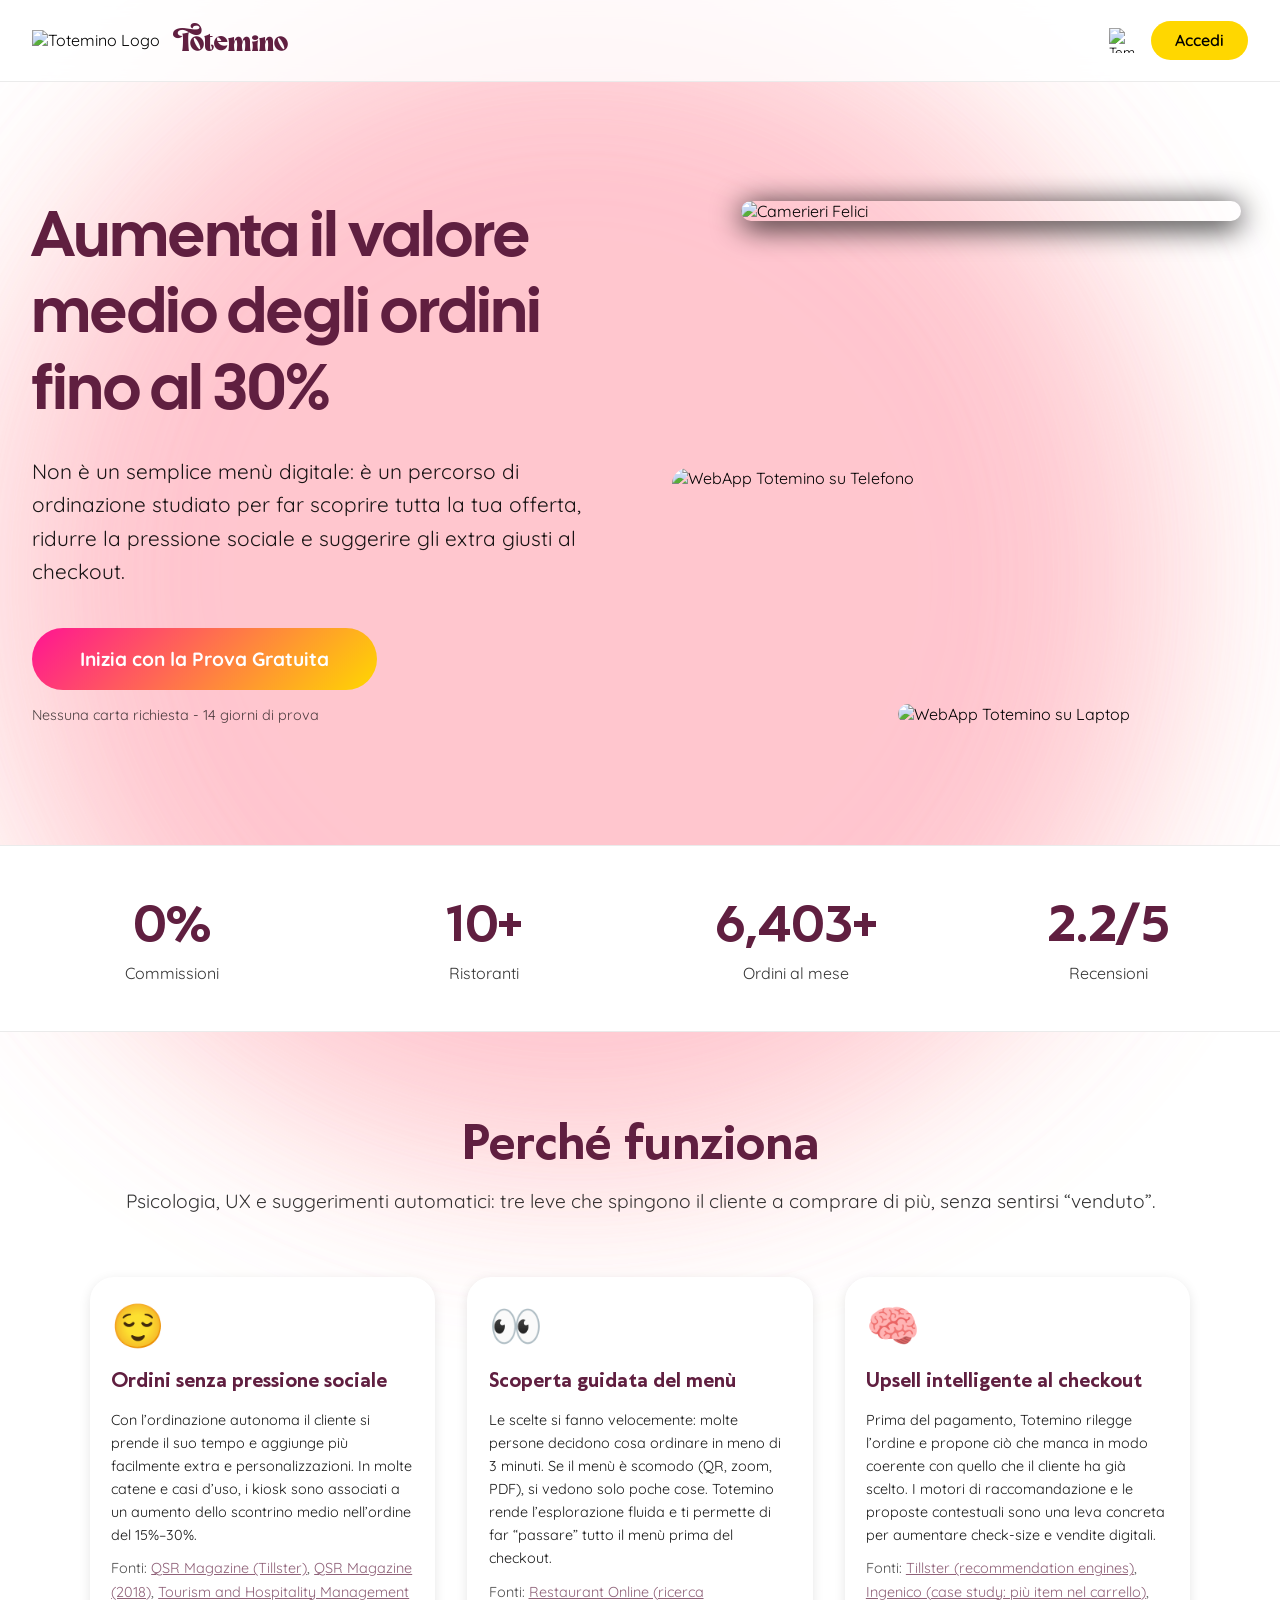
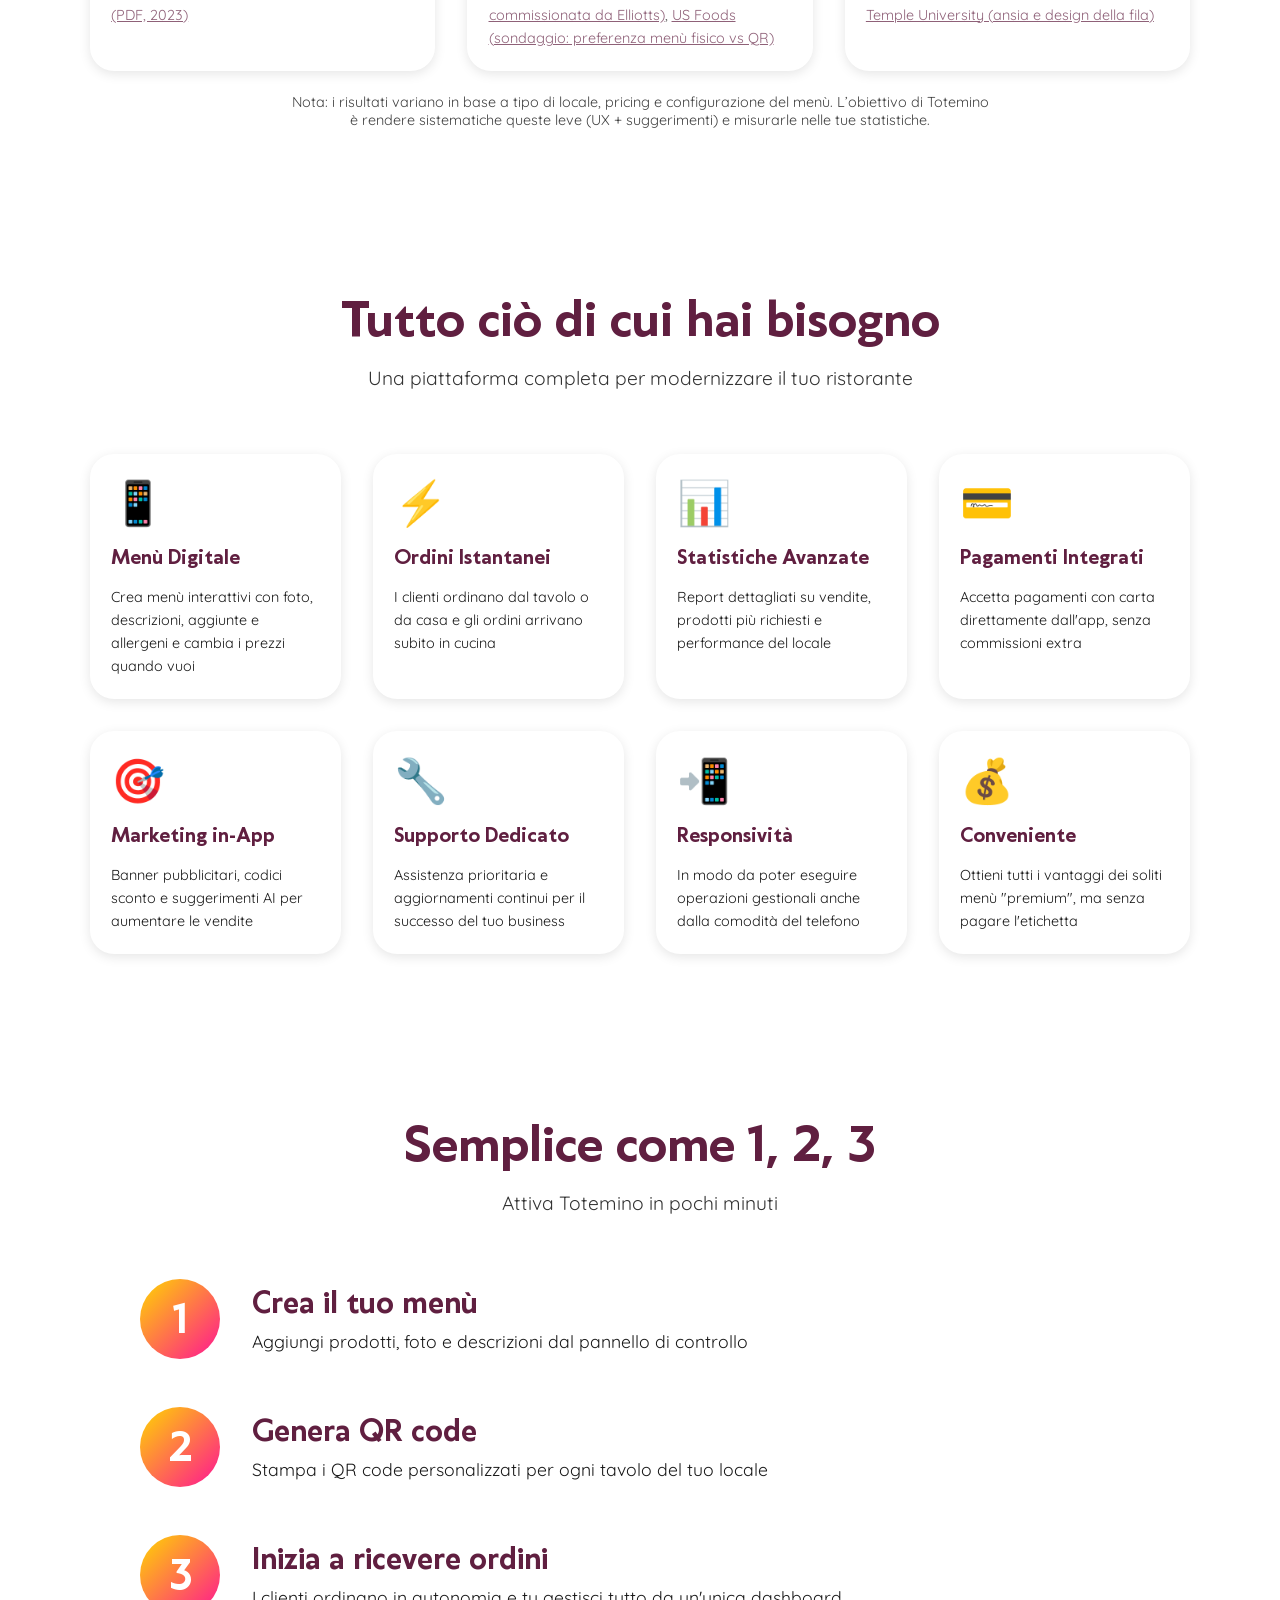
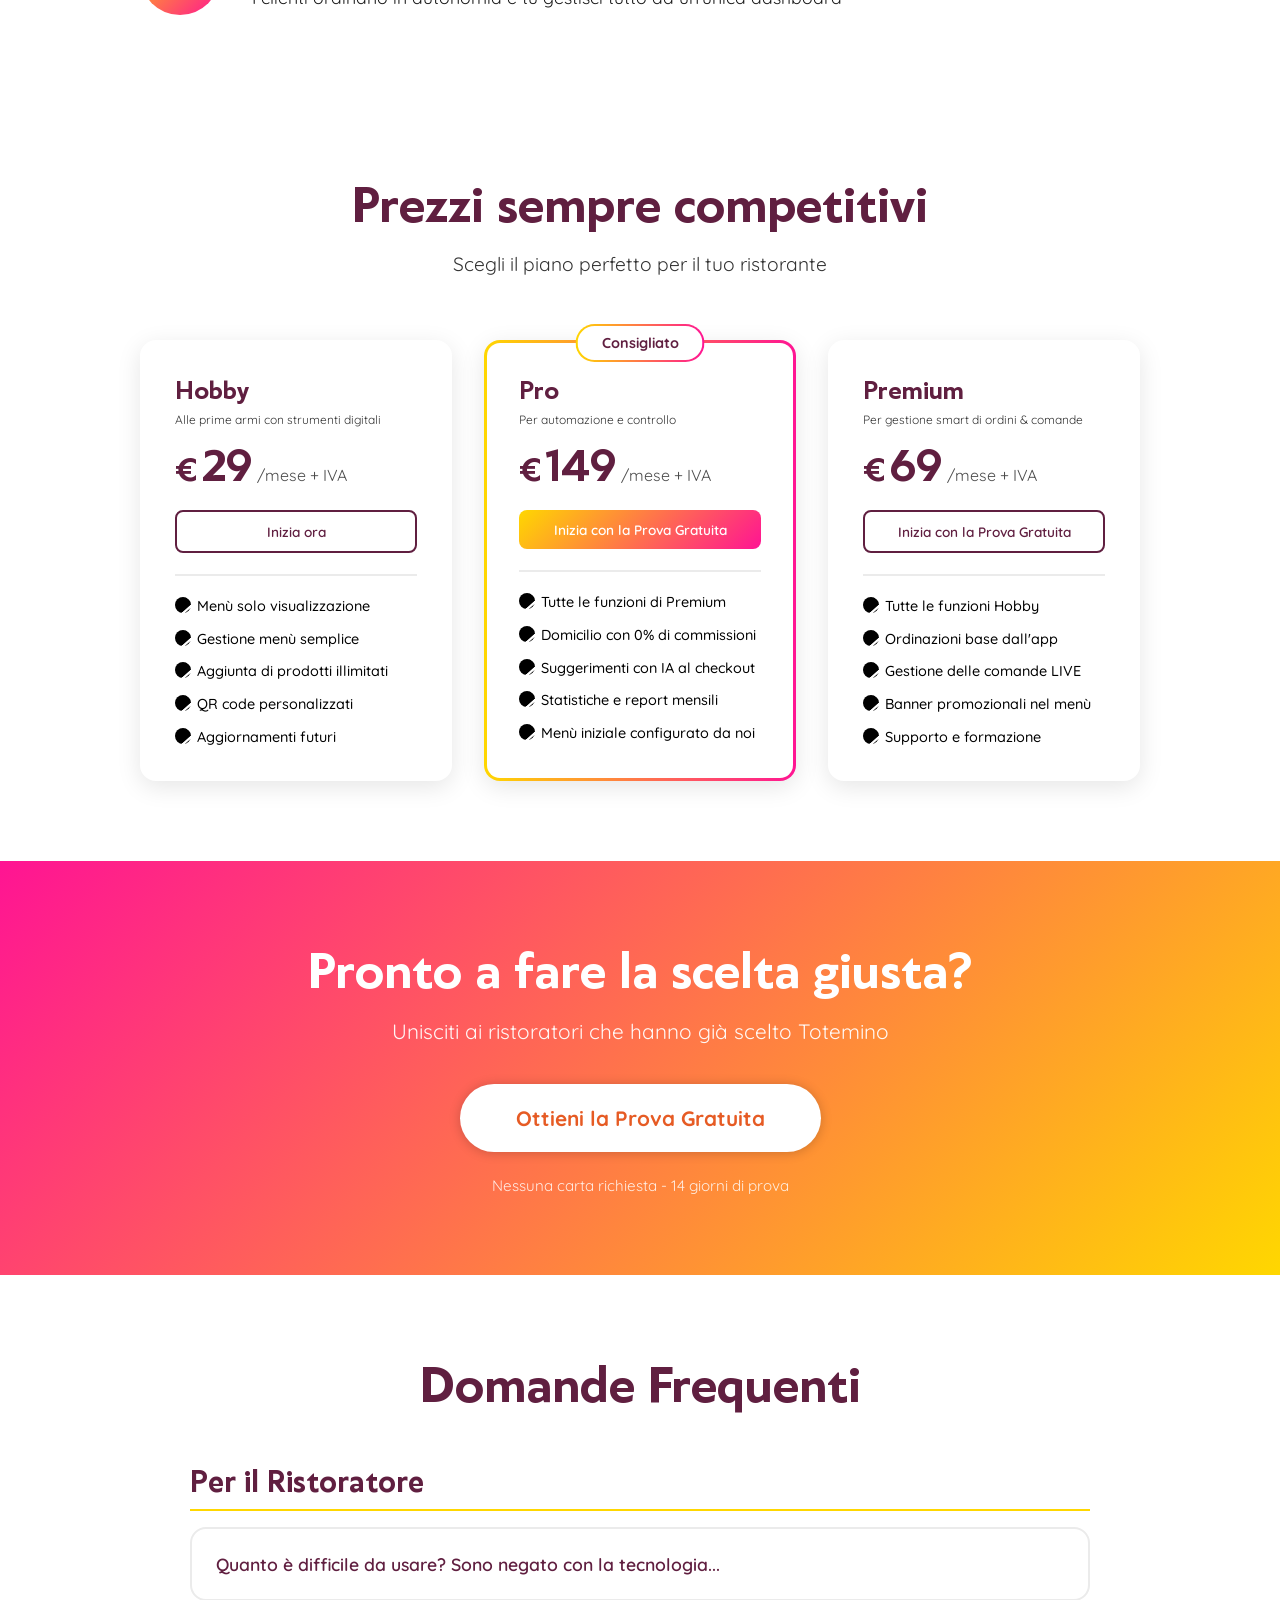
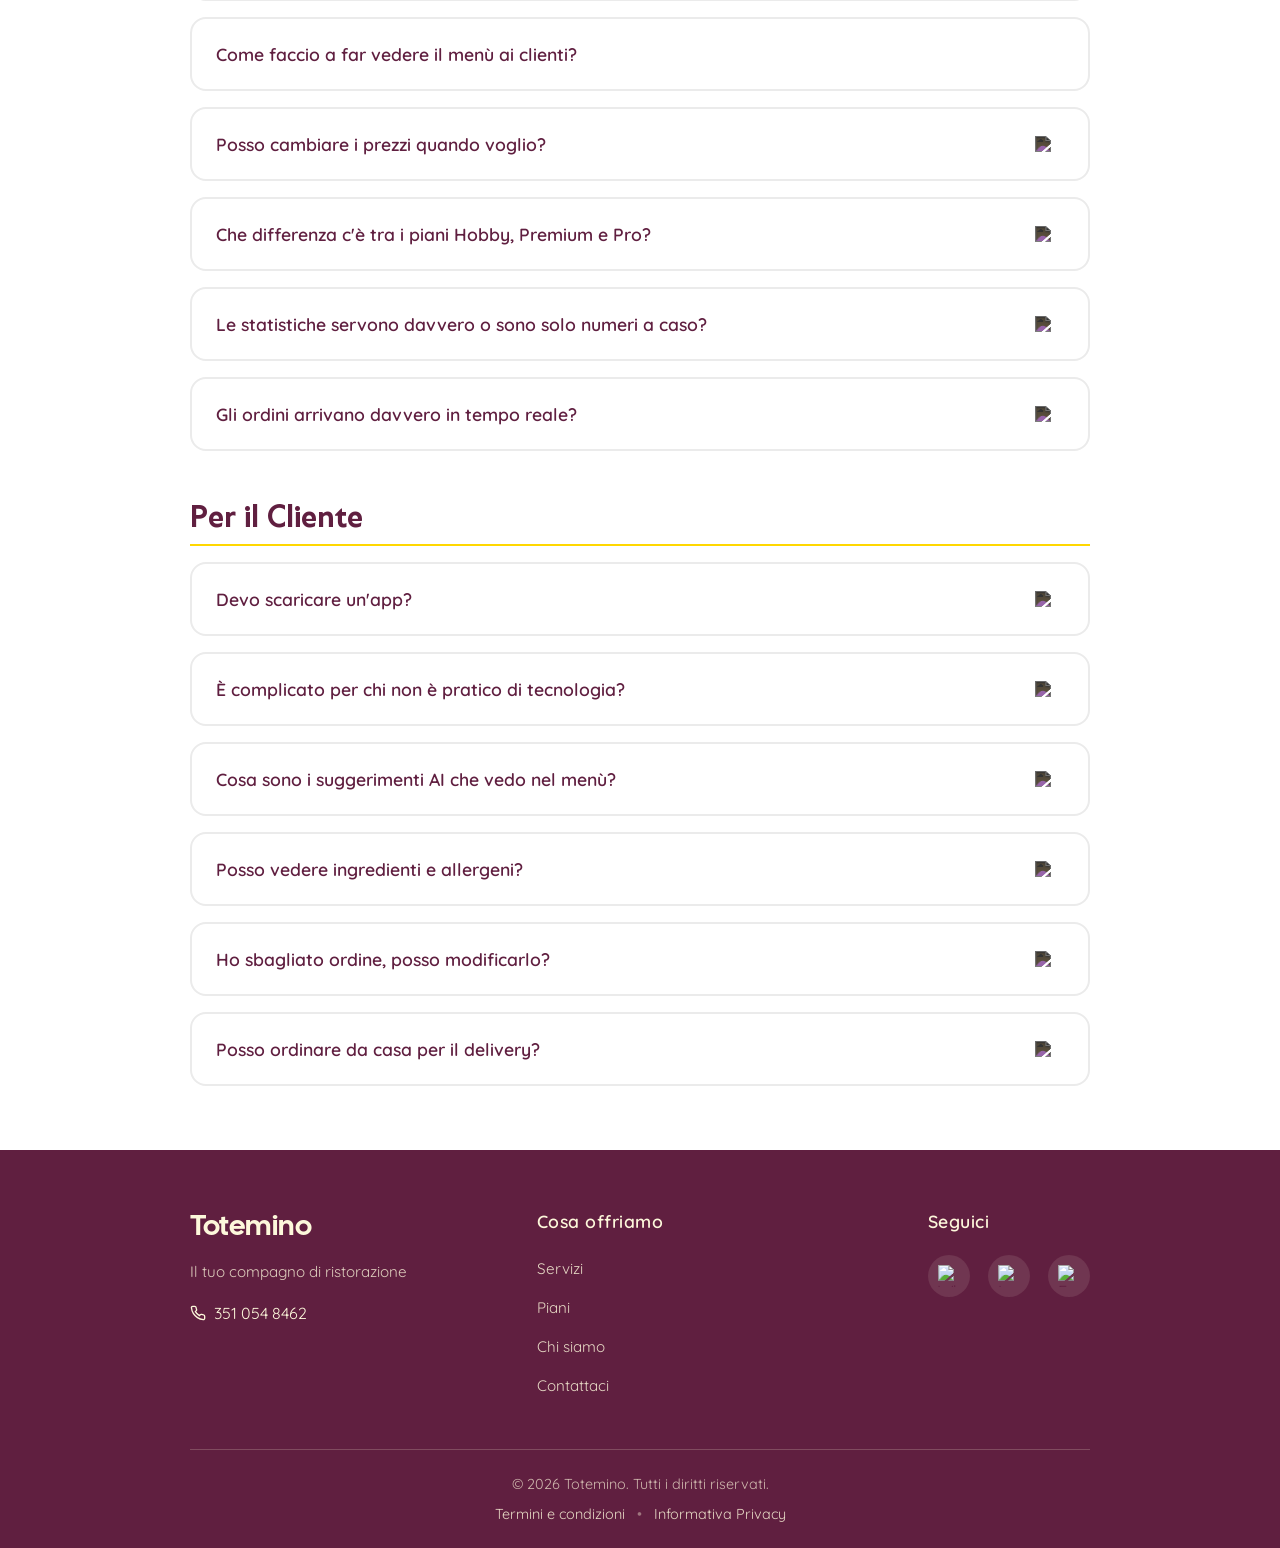
==== create-banners.html @ e5cde9ef "Add files via upload" ====
<!DOCTYPE html>
<html lang="it">
<head>
    <meta charset="UTF-8">
    <meta name="viewport" content="width=device-width, initial-scale=1.0">
    
    <script>
        (function() {
            const saved = localStorage.getItem('totemino_theme');
            const theme = saved || 
                (window.matchMedia('(prefers-color-scheme: dark)').matches ? 'dark' : 'light');
            document.documentElement.setAttribute('data-theme', theme);
        })();
        window.addEventListener('pageshow', function(event) {
            if (event.persisted || performance.getEntriesByType('navigation')[0]?.type === 'back_forward') {
              location.reload();
            }
        });
    </script>
    
    <title>Gestione Banner - Totemino</title>
    <link rel="icon" type="image/png" href="img/favicon.png">
    
    <style>
        @import url("menu-styles.css");
                
        html, body {
            scrollbar-width: auto;
        }

        .banner-list {
            max-width: 800px;
            margin: 2rem auto;
            padding: 0 1rem;
            display: flex;
            flex-direction: column;
            gap: 1rem;
        }
        
        .banner-card {
            background: var(--card-bg);
            border: 2px solid var(--btn-secondary);
            border-radius: 1.5rem;
            padding: 1.5rem;
            transition: all 0.2s ease;
        }
        
        .banner-card:hover {
            border-color: var(--accent-gold);
            box-shadow: 0 0 10px var(--selected-glow);
        }
        
        .banner-card-header {
            display: flex;
            justify-content: space-between;
            align-items: center;
            margin-bottom: 0.5rem;
        }
        
        .banner-card h3 {
            font-family: 'Klein-Bold';
            font-size: 1.3rem;
            color: var(--text-accent);
            margin: 0;
        }
        
        .banner-card p {
            color: var(--text-primary);
            opacity: 0.8;
            font-size: 1rem;
            margin: 0.5rem 0 0 0;
        }
        
        .banner-card-actions {
            display: flex;
            gap: 0.5rem;
        }
        
        .banner-edit-btn, .banner-delete-btn {
            background: var(--btn-secondary);
            border: none;
            border-radius: 50%;
            width: 2.5rem;
            height: 2.5rem;
            display: flex;
            align-items: center;
            justify-content: center;
            cursor: pointer;
            transition: all 0.2s ease;
        }
        
        .banner-delete-btn {
            border: 2px solid #ef4444;
            background: transparent; 
        }
        
        .banner-delete-btn:hover {
            background: #ef444450;
        }

        .banner-edit-btn img, .banner-delete-btn img {
            width: 1.3rem;
            height: 1.3rem;
        }
        
        [data-theme="dark"] .banner-edit-btn img {
            filter: invert(1);
        }
        
        .add-banner-section {
            max-width: calc(800px - 2rem);
            margin: 2rem auto;
            padding: 1.5rem;
            background: var(--card-bg);
            border: 3px solid var(--card-border);
            border-radius: 2rem;
            box-shadow: 0 4px 12px var(--shadow-sm);
        }
        
        .add-banner-section h2 {
            font-family: 'Klein-Bold';
            font-size: 1.8rem;
            color: var(--text-accent);
            margin-bottom: 1.5rem;
        }
        
        .form-field {
            display: flex;
            flex-direction: column;
            margin-bottom: 1rem;
        }
        
        .form-field label {
            font-weight: 600;
            color: var(--text-primary);
            font-size: 0.95rem;
            margin-bottom: 0.5rem;
        }
        
        .form-field input, .form-field textarea {
            padding: 0.7rem 1rem;
            border: 2px solid var(--btn-secondary);
            border-radius: 1rem;
            background: var(--pill-bg);
            color: var(--text-primary);
            font-size: 0.95rem;
            transition: all 0.2s ease;
        }
        
        .form-field input:focus, .form-field textarea:focus {
            border-color: var(--accent-gold);
            box-shadow: 0 0 10px var(--selected-glow);
            outline: none;
        }
        
        .form-field textarea {
            min-height: 4rem;
            resize: vertical;
            font-family: inherit;
        }
        
        .save-banner-btn {
            background: var(--accent-gold);
            color: var(--text-primary);
            border: none;
            border-radius: 1.5rem;
            padding: 0.8rem 1.5rem;
            font-size: 1rem;
            font-weight: 600;
            cursor: pointer;
            transition: all 0.2s ease;
            width: 100%;
            margin-top: 1rem;
        }
        
        .save-banner-btn:hover {
            filter: brightness(90%);
        }
        
        .save-banner-btn:active {
            transform: scale(1.05);
        }
        
        .no-banners {
            text-align: center;
            padding: 3rem 1rem;
            color: var(--text-primary);
            opacity: 0.7;
        }
        
        .notification {
            position: fixed;
            top: 6rem;
            right: 2rem;
            background: var(--accent-gold);
            color: var(--text-primary);
            padding: 1rem 1.5rem;
            border-radius: 1rem;
            font-weight: 600;
            z-index: 1001;
            opacity: 0;
            transform: translateX(100%);
            transition: all 0.3s ease;
        }
        
        .notification.show {
            opacity: 1;
            transform: translateX(0);
        }
        
        .notification.error {
            background: #e53e3e;
            color: white;
        }
        @media (max-width: 800px) {
            .add-banner-section {
                max-width: calc(100% - 2rem);
            }
        }
    </style>
</head>

<body>
    <div class="bg-light light1"></div>
    <div class="bg-light light2"></div>
    <div class="bg-light light3"></div>

    <div class="title">
        <div class="logo_space">
            <img class="theme-img" data-light="img/logo/1_light.png" data-dark="img/logo/1_dark.png" alt="Logo" id="logoSwap">
            <a href="index.html"><h1>Totemino</h1></a>
            <p>Banner</p>
        </div>
        <div>
            <button id="back-btn" class="header-btn" type="button">
                <img class="theme-img" data-light="img/exit_light.png" data-dark="img/exit_dark.png" alt="Indietro">
            </button>
            <button id="theme" class="header-btn" type="button">
                <img class="theme-img" data-light="img/theme_light.png" data-dark="img/theme_dark.png" alt="Tema">
            </button>
        </div>
    </div>

    <div class="add-banner-section">
        <h2 id="form-title">Crea Nuovo Banner</h2>
        <div class="form-field">
            <label for="banner-title">Titolo *</label>
            <input type="text" id="banner-title" placeholder="Es. Venerdi Serata Speciale">
        </div>
        <div class="form-field">
            <label for="banner-subtitle">Sottotitolo *</label>
            <textarea id="banner-subtitle" placeholder="Es. Non mancare. Clicca qui per prenotare il tuo tavolo"></textarea>
        </div>
        <button class="save-banner-btn" id="save-banner">Salva Banner</button>
    </div>

    <div class="banner-list" id="banner-list"></div>
    
    <div class="notification" id="notification"></div>

    <script src="auth-protection.js"></script>
    <script src="theme.js"></script>
  <script src="logo-pop.js"></script>
    <script>
        let restaurantId = null;
        let banners = [];
        let editingIndex = null;

        document.addEventListener('DOMContentLoaded', async () => {
            const params = new URLSearchParams(window.location.search);
            restaurantId = params.get("id");
            
            if (!restaurantId) {
                window.location.href = 'profile.html';
                return;
            }

            document.getElementById('back-btn').addEventListener('click', () => {
                window.location.href = `profile.html?id=${restaurantId}`;
            });

            document.getElementById('save-banner').addEventListener('click', saveBanner);
            
            await loadBanners();
        });

        async function loadBanners() {
            try {
                const response = await fetch(`/IDs/${restaurantId}/banners.json`);
                if (response.ok) {
                    banners = await response.json();
                } else {
                    banners = [];
                }
                renderBanners();
            } catch (error) {
                console.error('Errore caricamento banner:', error);
                banners = [];
                renderBanners();
            }
        }

        function renderBanners() {
            const container = document.getElementById('banner-list');
            container.innerHTML = '';

            if (banners.length === 0) {
                container.innerHTML = '<div class="no-banners">Nessun banner creato</div>';
                return;
            }

            banners.forEach((banner, index) => {
                const card = document.createElement('div');
                card.className = 'banner-card';
                card.innerHTML = `
                    <div class="banner-card-header">
                        <h3>${banner.title}</h3>
                        <div class="banner-card-actions">
                            <button class="banner-edit-btn" onclick="editBanner(${index})">
                                <img src="img/edit.png" alt="Modifica">
                            </button>
                            <button class="banner-delete-btn" onclick="deleteBanner(${index})">
                                <img src="img/delete.png" alt="Elimina">
                            </button>
                        </div>
                    </div>
                    <p>${banner.subtitle}</p>
                `;
                container.appendChild(card);
            });
        }

        async function saveBanner() {
            const title = document.getElementById('banner-title').value.trim();
            const subtitle = document.getElementById('banner-subtitle').value.trim();

            if (!title || !subtitle) {
                showNotification('Compila tutti i campi', 'error');
                return;
            }

            const bannerData = { title, subtitle };

            if (editingIndex !== null) {
                banners[editingIndex] = bannerData;
                editingIndex = null;
                document.getElementById('form-title').textContent = 'Crea Nuovo Banner';
            } else {
                banners.push(bannerData);
            }

            try {
                const response = await fetch(`/save-banners/${restaurantId}`, {
                    method: 'POST',
                    headers: { 'Content-Type': 'application/json' },
                    body: JSON.stringify({ banners })
                });

                const result = await response.json();
                if (result.success) {
                    showNotification('Banner salvato!', 'success');
                    document.getElementById('banner-title').value = '';
                    document.getElementById('banner-subtitle').value = '';
                    renderBanners();
                } else {
                    throw new Error(result.message);
                }
            } catch (error) {
                console.error('Errore salvataggio:', error);
                showNotification('Errore nel salvataggio', 'error');
            }
        }

        window.editBanner = function(index) {
            editingIndex = index;
            const banner = banners[index];
            document.getElementById('banner-title').value = banner.title;
            document.getElementById('banner-subtitle').value = banner.subtitle;
            document.getElementById('form-title').textContent = 'Modifica Banner';
            window.scrollTo({ top: 0, behavior: 'smooth' });
        };

        window.deleteBanner = async function(index) {
            if (!confirm('Eliminare questo banner?')) return;

            banners.splice(index, 1);

            try {
                const response = await fetch(`/save-banners/${restaurantId}`, {
                    method: 'POST',
                    headers: { 'Content-Type': 'application/json' },
                    body: JSON.stringify({ banners })
                });

                const result = await response.json();
                if (result.success) {
                    showNotification('Banner eliminato', 'success');
                    renderBanners();
                } else {
                    throw new Error(result.message);
                }
            } catch (error) {
                console.error('Errore eliminazione:', error);
                showNotification('Errore nell\'eliminazione', 'error');
            }
        };

        function showNotification(message, type = 'success') {
            const notification = document.getElementById('notification');
            notification.textContent = message;
            notification.className = `notification ${type}`;
            notification.classList.add('show');
            setTimeout(() => {
                notification.classList.remove('show');
            }, 3000);
        }
    </script>
</body>

</html>
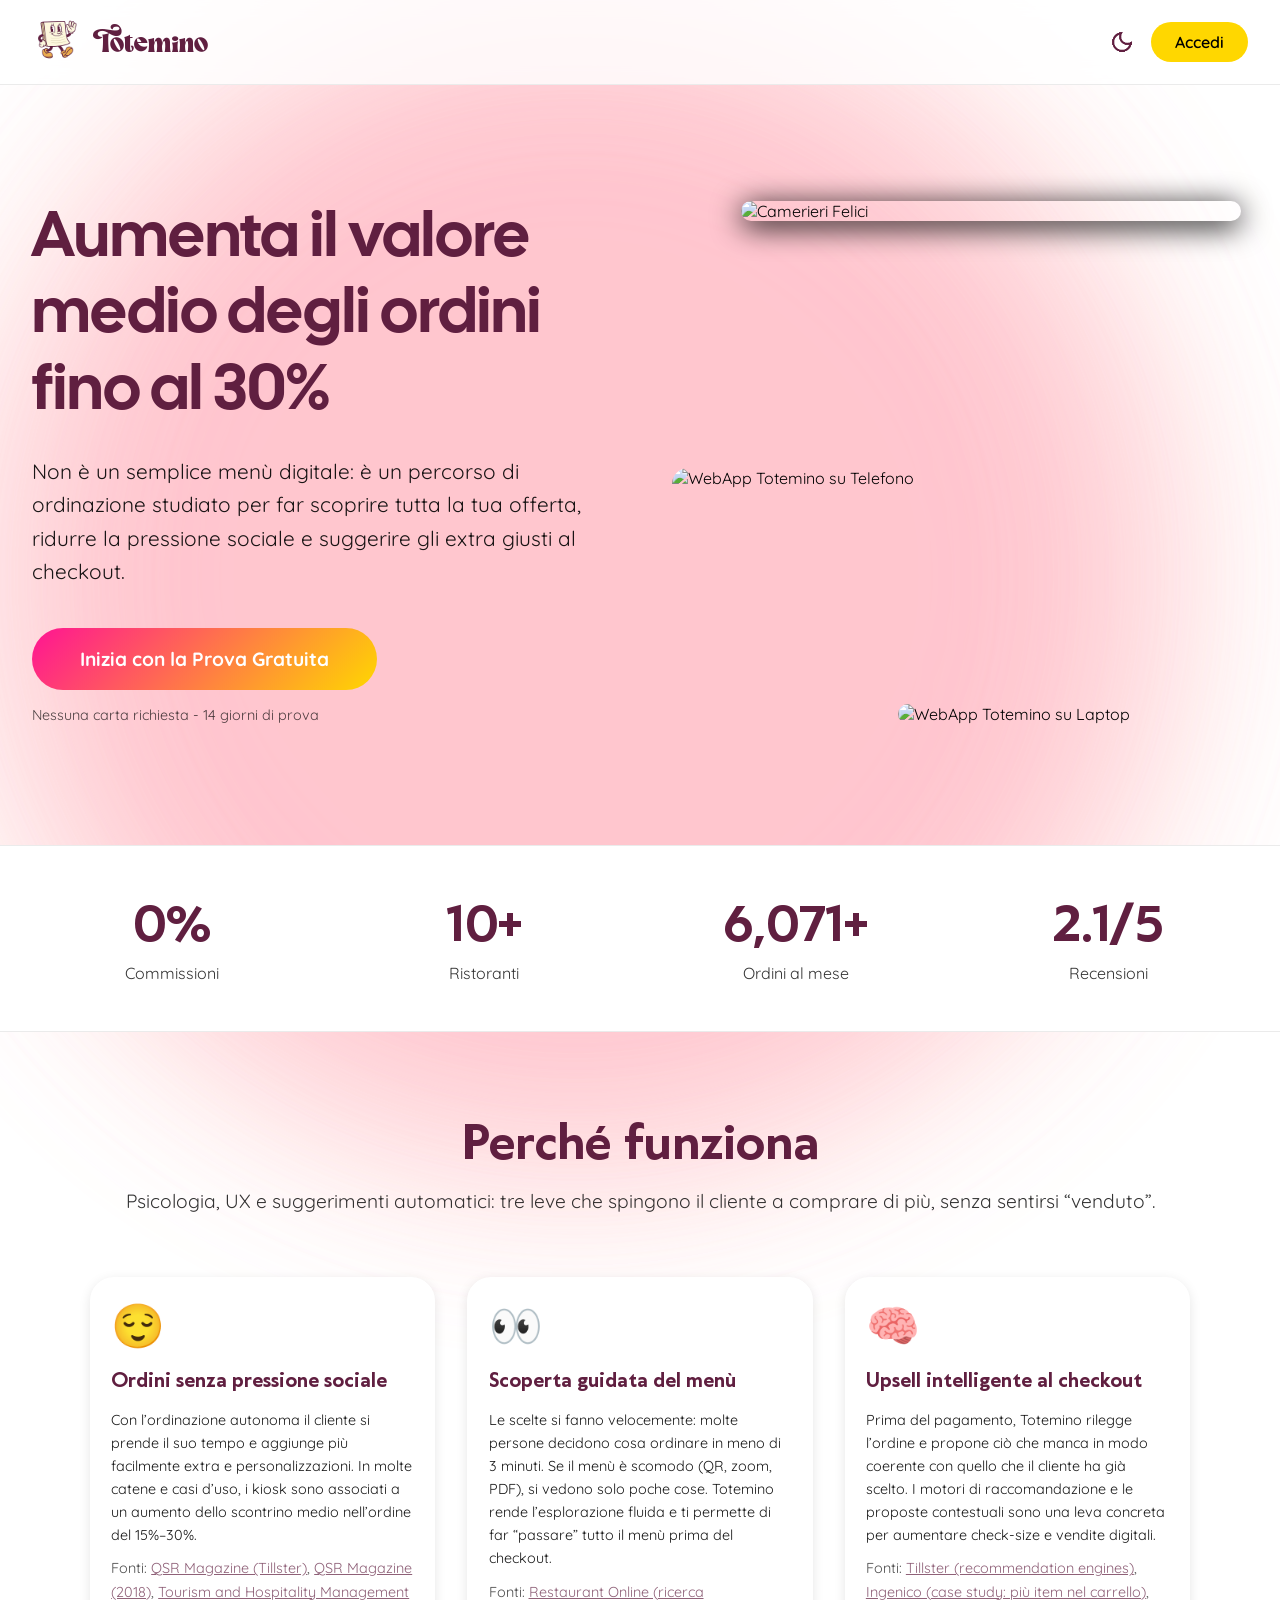
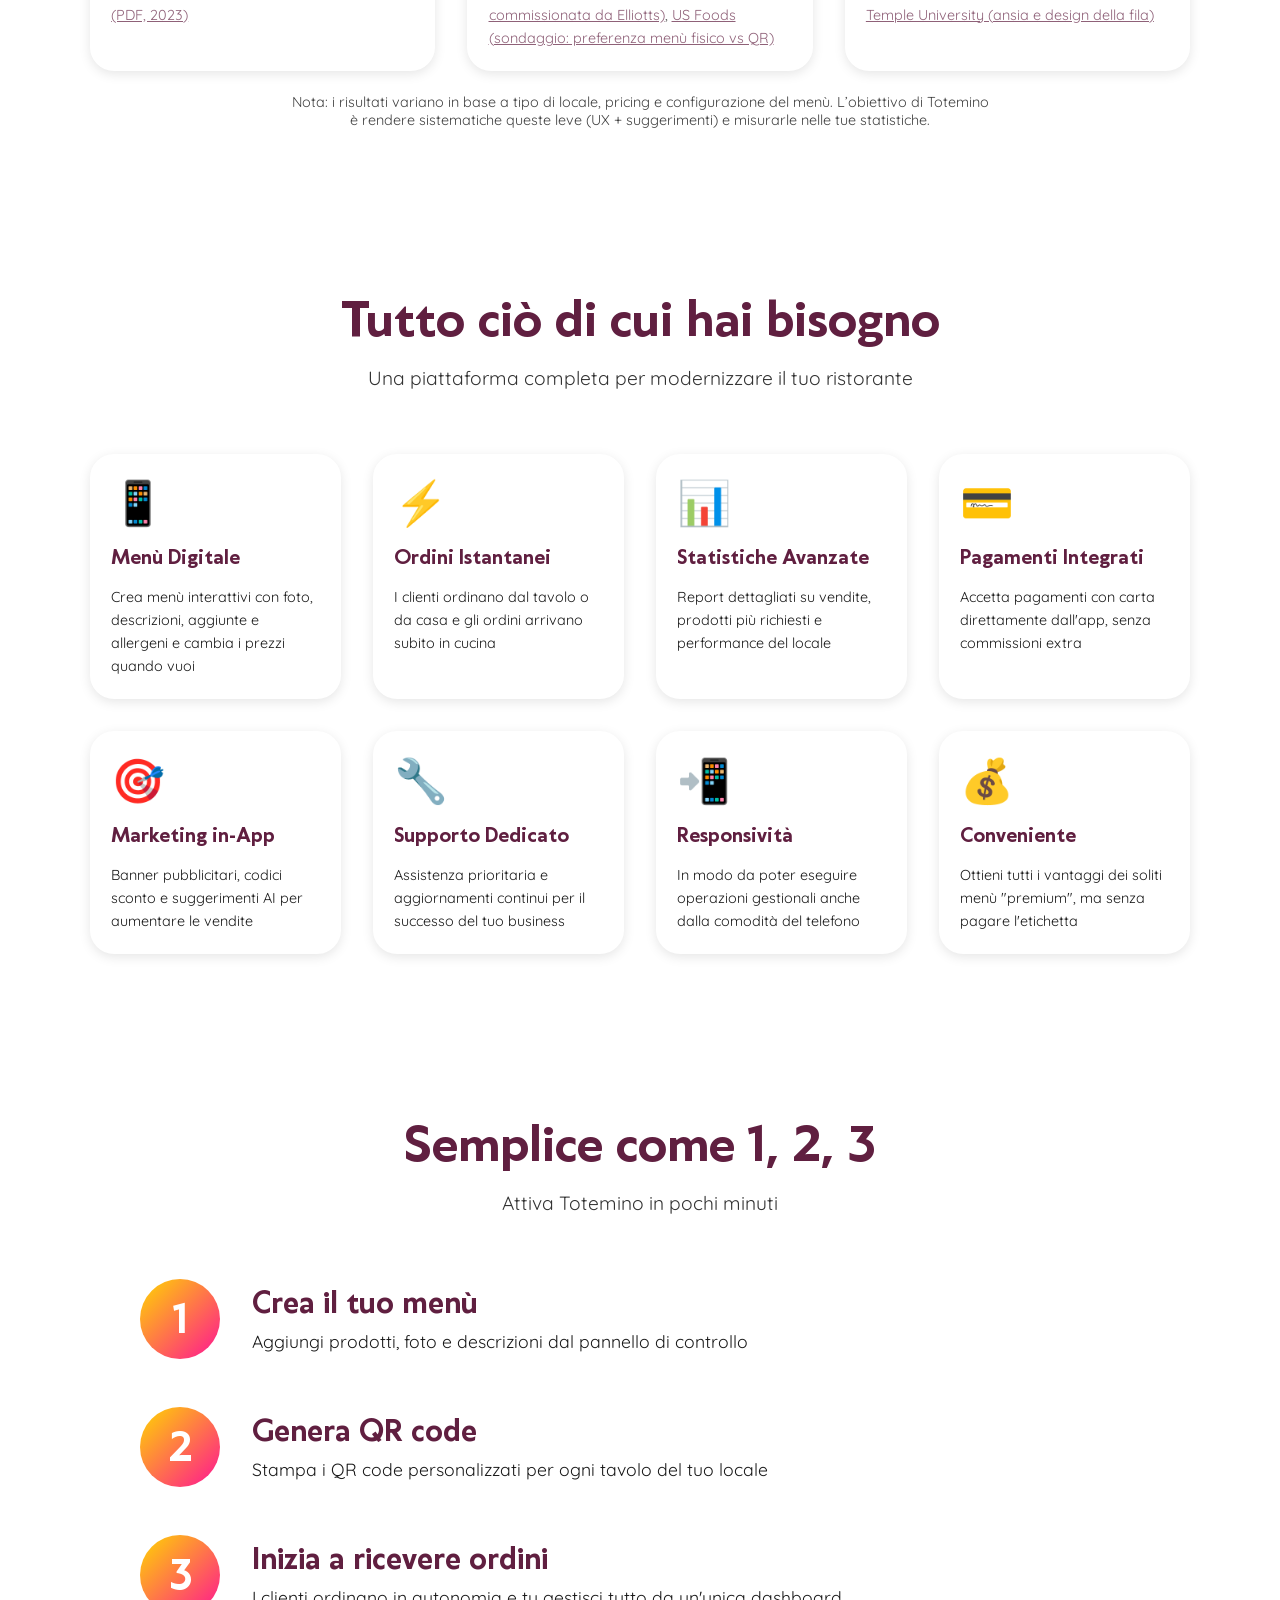
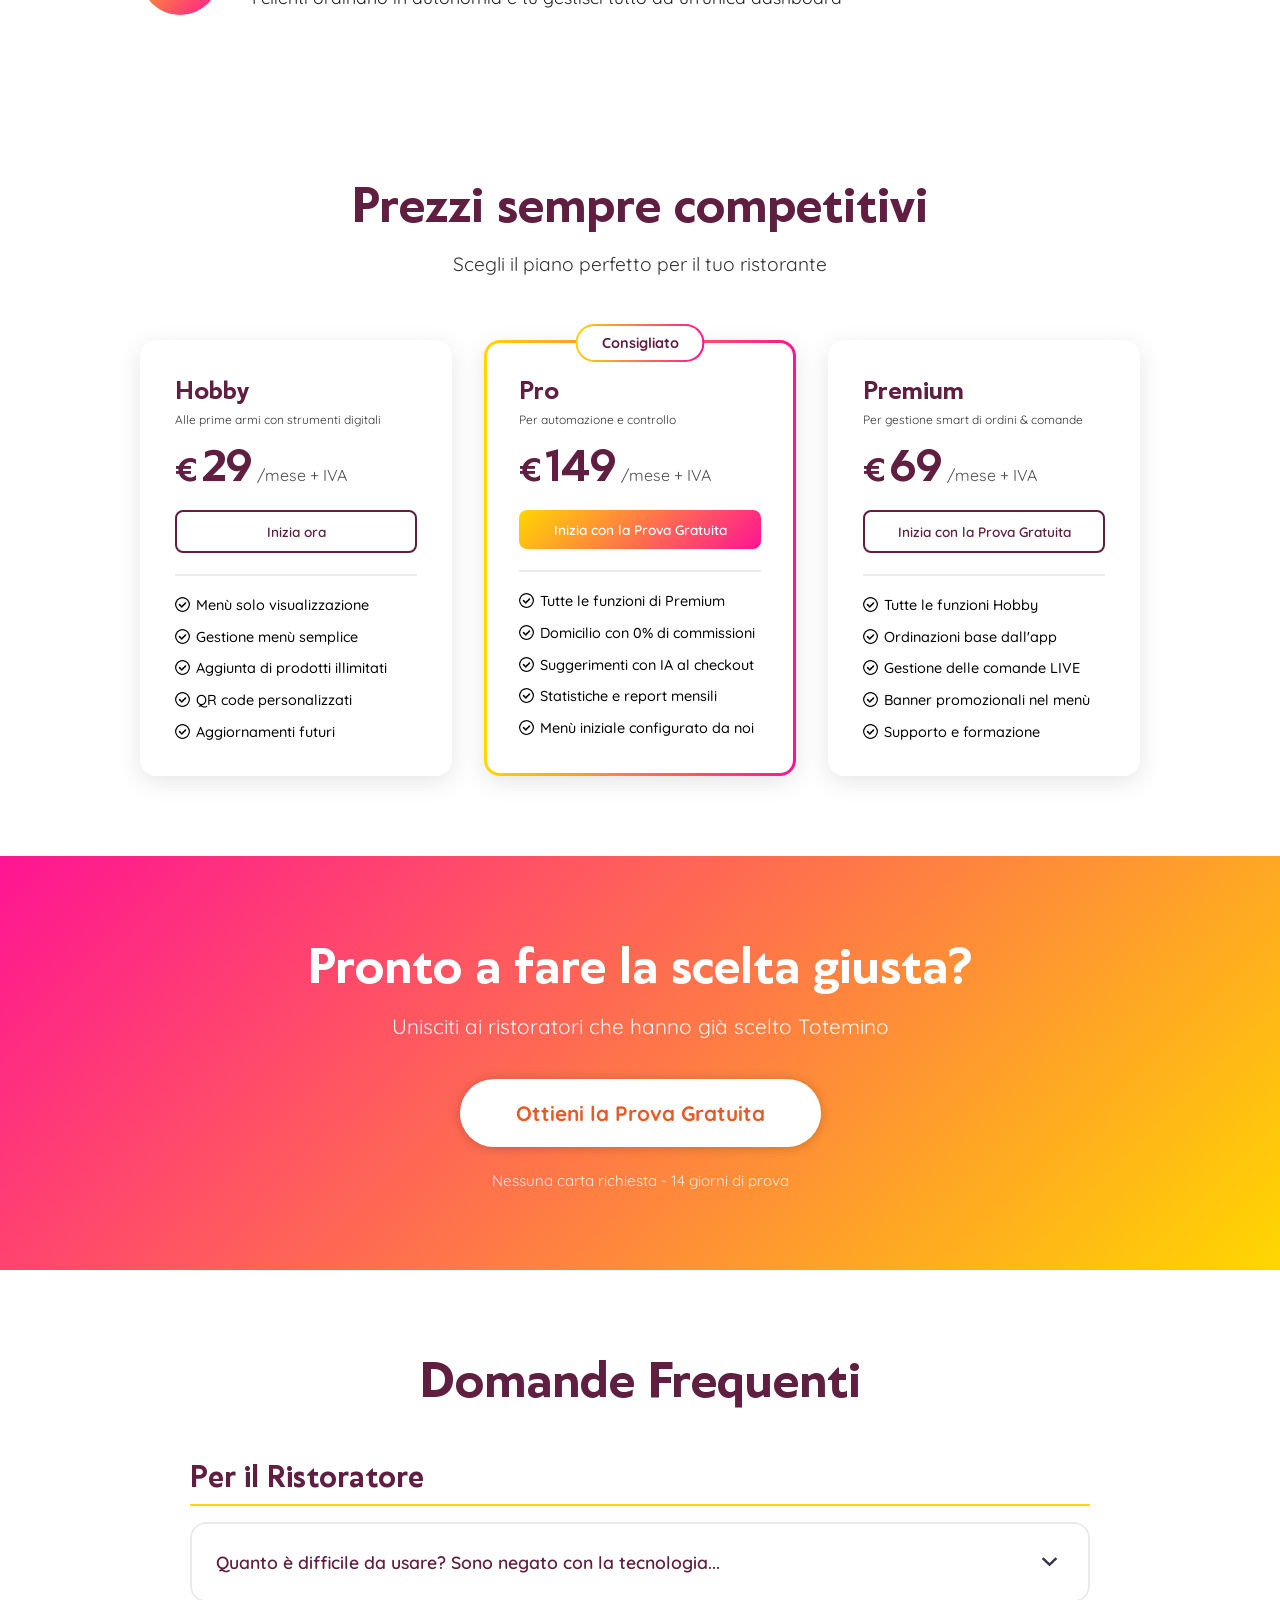
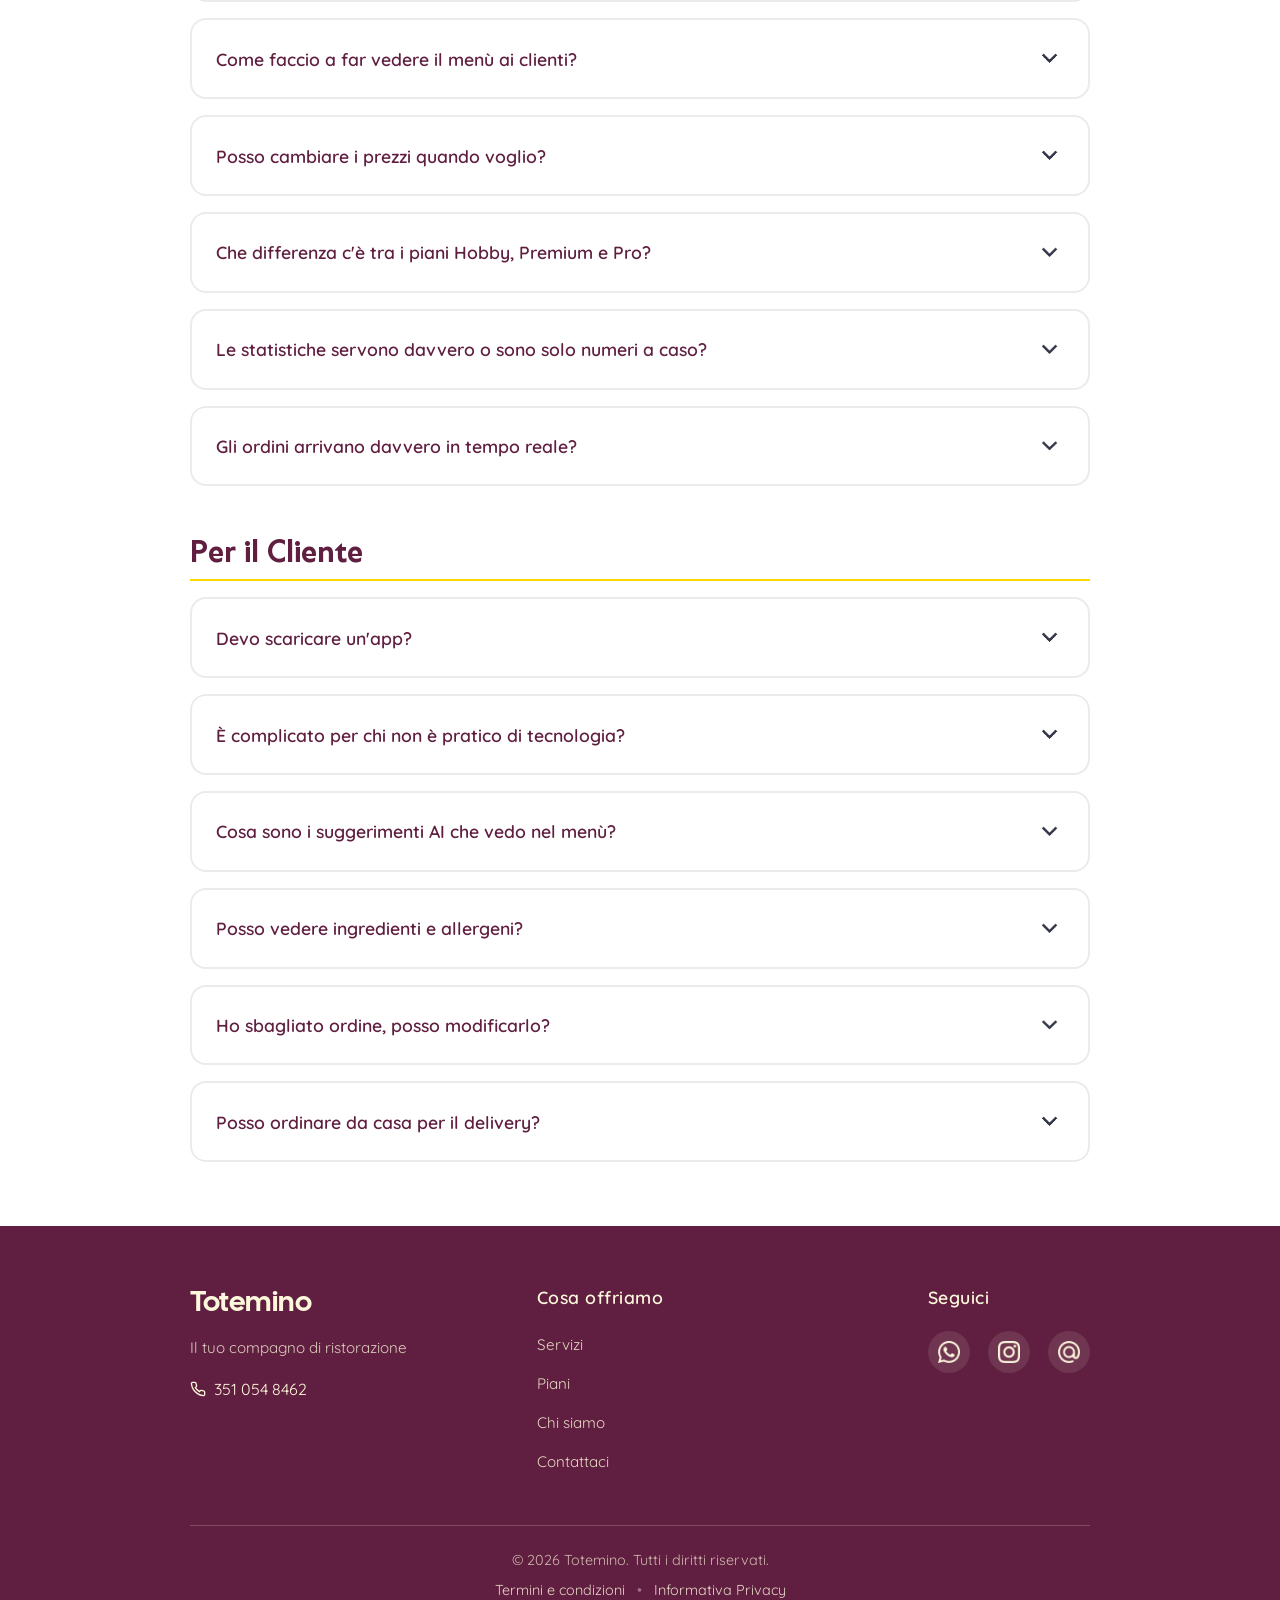
==== commit b3069ca5: "Update create-banners.html" ====
--- a/create-banners.html
+++ b/create-banners.html
@@ -228,7 +228,6 @@
     <div class="title">
         <div class="logo_space">
             <img class="theme-img" data-light="img/logo/1_light.png" data-dark="img/logo/1_dark.png" alt="Logo" id="logoSwap">
-            <a href="index.html"><h1>Totemino</h1></a>
             <p>Banner</p>
         </div>
         <div>
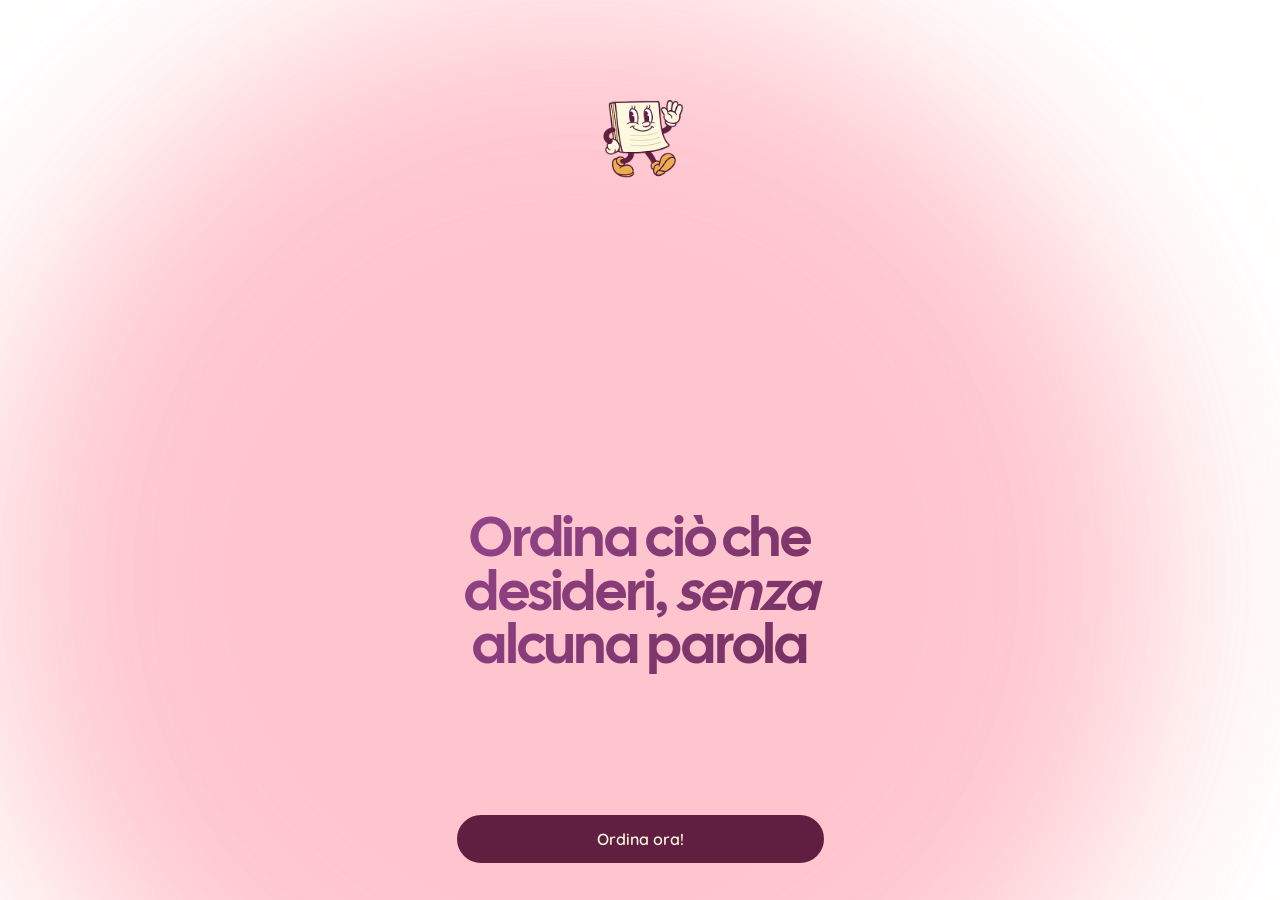
==== commit cd91297e: "Add files via upload" ====
--- a/create-banners.html
+++ b/create-banners.html
@@ -1,419 +1,495 @@
-<!DOCTYPE html>
-<html lang="it">
-<head>
-    <meta charset="UTF-8">
-    <meta name="viewport" content="width=device-width, initial-scale=1.0">
-    
-    <script>
-        (function() {
-            const saved = localStorage.getItem('totemino_theme');
-            const theme = saved || 
-                (window.matchMedia('(prefers-color-scheme: dark)').matches ? 'dark' : 'light');
-            document.documentElement.setAttribute('data-theme', theme);
-        })();
-        window.addEventListener('pageshow', function(event) {
-            if (event.persisted || performance.getEntriesByType('navigation')[0]?.type === 'back_forward') {
-              location.reload();
-            }
-        });
-    </script>
-    
-    <title>Gestione Banner - Totemino</title>
-    <link rel="icon" type="image/png" href="img/favicon.png">
-    
-    <style>
-        @import url("menu-styles.css");
-                
-        html, body {
-            scrollbar-width: auto;
-        }
-
-        .banner-list {
-            max-width: 800px;
-            margin: 2rem auto;
-            padding: 0 1rem;
-            display: flex;
-            flex-direction: column;
-            gap: 1rem;
-        }
-        
-        .banner-card {
-            background: var(--card-bg);
-            border: 2px solid var(--btn-secondary);
-            border-radius: 1.5rem;
-            padding: 1.5rem;
-            transition: all 0.2s ease;
-        }
-        
-        .banner-card:hover {
-            border-color: var(--accent-gold);
-            box-shadow: 0 0 10px var(--selected-glow);
-        }
-        
-        .banner-card-header {
-            display: flex;
-            justify-content: space-between;
-            align-items: center;
-            margin-bottom: 0.5rem;
-        }
-        
-        .banner-card h3 {
-            font-family: 'Klein-Bold';
-            font-size: 1.3rem;
-            color: var(--text-accent);
-            margin: 0;
-        }
-        
-        .banner-card p {
-            color: var(--text-primary);
-            opacity: 0.8;
-            font-size: 1rem;
-            margin: 0.5rem 0 0 0;
-        }
-        
-        .banner-card-actions {
-            display: flex;
-            gap: 0.5rem;
-        }
-        
-        .banner-edit-btn, .banner-delete-btn {
-            background: var(--btn-secondary);
-            border: none;
-            border-radius: 50%;
-            width: 2.5rem;
-            height: 2.5rem;
-            display: flex;
-            align-items: center;
-            justify-content: center;
-            cursor: pointer;
-            transition: all 0.2s ease;
-        }
-        
-        .banner-delete-btn {
-            border: 2px solid #ef4444;
-            background: transparent; 
-        }
-        
-        .banner-delete-btn:hover {
-            background: #ef444450;
-        }
-
-        .banner-edit-btn img, .banner-delete-btn img {
-            width: 1.3rem;
-            height: 1.3rem;
-        }
-        
-        [data-theme="dark"] .banner-edit-btn img {
-            filter: invert(1);
-        }
-        
-        .add-banner-section {
-            max-width: calc(800px - 2rem);
-            margin: 2rem auto;
-            padding: 1.5rem;
-            background: var(--card-bg);
-            border: 3px solid var(--card-border);
-            border-radius: 2rem;
-            box-shadow: 0 4px 12px var(--shadow-sm);
-        }
-        
-        .add-banner-section h2 {
-            font-family: 'Klein-Bold';
-            font-size: 1.8rem;
-            color: var(--text-accent);
-            margin-bottom: 1.5rem;
-        }
-        
-        .form-field {
-            display: flex;
-            flex-direction: column;
-            margin-bottom: 1rem;
-        }
-        
-        .form-field label {
-            font-weight: 600;
-            color: var(--text-primary);
-            font-size: 0.95rem;
-            margin-bottom: 0.5rem;
-        }
-        
-        .form-field input, .form-field textarea {
-            padding: 0.7rem 1rem;
-            border: 2px solid var(--btn-secondary);
-            border-radius: 1rem;
-            background: var(--pill-bg);
-            color: var(--text-primary);
-            font-size: 0.95rem;
-            transition: all 0.2s ease;
-        }
-        
-        .form-field input:focus, .form-field textarea:focus {
-            border-color: var(--accent-gold);
-            box-shadow: 0 0 10px var(--selected-glow);
-            outline: none;
-        }
-        
-        .form-field textarea {
-            min-height: 4rem;
-            resize: vertical;
-            font-family: inherit;
-        }
-        
-        .save-banner-btn {
-            background: var(--accent-gold);
-            color: var(--text-primary);
-            border: none;
-            border-radius: 1.5rem;
-            padding: 0.8rem 1.5rem;
-            font-size: 1rem;
-            font-weight: 600;
-            cursor: pointer;
-            transition: all 0.2s ease;
-            width: 100%;
-            margin-top: 1rem;
-        }
-        
-        .save-banner-btn:hover {
-            filter: brightness(90%);
-        }
-        
-        .save-banner-btn:active {
-            transform: scale(1.05);
-        }
-        
-        .no-banners {
-            text-align: center;
-            padding: 3rem 1rem;
-            color: var(--text-primary);
-            opacity: 0.7;
-        }
-        
-        .notification {
-            position: fixed;
-            top: 6rem;
-            right: 2rem;
-            background: var(--accent-gold);
-            color: var(--text-primary);
-            padding: 1rem 1.5rem;
-            border-radius: 1rem;
-            font-weight: 600;
-            z-index: 1001;
-            opacity: 0;
-            transform: translateX(100%);
-            transition: all 0.3s ease;
-        }
-        
-        .notification.show {
-            opacity: 1;
-            transform: translateX(0);
-        }
-        
-        .notification.error {
-            background: #e53e3e;
-            color: white;
-        }
-        @media (max-width: 800px) {
-            .add-banner-section {
-                max-width: calc(100% - 2rem);
-            }
-        }
-    </style>
-</head>
-
-<body>
-    <div class="bg-light light1"></div>
-    <div class="bg-light light2"></div>
-    <div class="bg-light light3"></div>
-
-    <div class="title">
-        <div class="logo_space">
-            <img class="theme-img" data-light="img/logo/1_light.png" data-dark="img/logo/1_dark.png" alt="Logo" id="logoSwap">
-            <p>Banner</p>
-        </div>
-        <div>
-            <button id="back-btn" class="header-btn" type="button">
-                <img class="theme-img" data-light="img/exit_light.png" data-dark="img/exit_dark.png" alt="Indietro">
-            </button>
-            <button id="theme" class="header-btn" type="button">
-                <img class="theme-img" data-light="img/theme_light.png" data-dark="img/theme_dark.png" alt="Tema">
-            </button>
-        </div>
-    </div>
-
-    <div class="add-banner-section">
-        <h2 id="form-title">Crea Nuovo Banner</h2>
-        <div class="form-field">
-            <label for="banner-title">Titolo *</label>
-            <input type="text" id="banner-title" placeholder="Es. Venerdi Serata Speciale">
-        </div>
-        <div class="form-field">
-            <label for="banner-subtitle">Sottotitolo *</label>
-            <textarea id="banner-subtitle" placeholder="Es. Non mancare. Clicca qui per prenotare il tuo tavolo"></textarea>
-        </div>
-        <button class="save-banner-btn" id="save-banner">Salva Banner</button>
-    </div>
-
-    <div class="banner-list" id="banner-list"></div>
-    
-    <div class="notification" id="notification"></div>
-
-    <script src="auth-protection.js"></script>
-    <script src="theme.js"></script>
-  <script src="logo-pop.js"></script>
-    <script>
-        let restaurantId = null;
-        let banners = [];
-        let editingIndex = null;
-
-        document.addEventListener('DOMContentLoaded', async () => {
-            const params = new URLSearchParams(window.location.search);
-            restaurantId = params.get("id");
-            
-            if (!restaurantId) {
-                window.location.href = 'profile.html';
-                return;
-            }
-
-            document.getElementById('back-btn').addEventListener('click', () => {
-                window.location.href = `profile.html?id=${restaurantId}`;
-            });
-
-            document.getElementById('save-banner').addEventListener('click', saveBanner);
-            
-            await loadBanners();
-        });
-
-        async function loadBanners() {
-            try {
-                const response = await fetch(`/IDs/${restaurantId}/banners.json`);
-                if (response.ok) {
-                    banners = await response.json();
-                } else {
-                    banners = [];
-                }
-                renderBanners();
-            } catch (error) {
-                console.error('Errore caricamento banner:', error);
-                banners = [];
-                renderBanners();
-            }
-        }
-
-        function renderBanners() {
-            const container = document.getElementById('banner-list');
-            container.innerHTML = '';
-
-            if (banners.length === 0) {
-                container.innerHTML = '<div class="no-banners">Nessun banner creato</div>';
-                return;
-            }
-
-            banners.forEach((banner, index) => {
-                const card = document.createElement('div');
-                card.className = 'banner-card';
-                card.innerHTML = `
-                    <div class="banner-card-header">
-                        <h3>${banner.title}</h3>
-                        <div class="banner-card-actions">
-                            <button class="banner-edit-btn" onclick="editBanner(${index})">
-                                <img src="img/edit.png" alt="Modifica">
-                            </button>
-                            <button class="banner-delete-btn" onclick="deleteBanner(${index})">
-                                <img src="img/delete.png" alt="Elimina">
-                            </button>
-                        </div>
-                    </div>
-                    <p>${banner.subtitle}</p>
-                `;
-                container.appendChild(card);
-            });
-        }
-
-        async function saveBanner() {
-            const title = document.getElementById('banner-title').value.trim();
-            const subtitle = document.getElementById('banner-subtitle').value.trim();
-
-            if (!title || !subtitle) {
-                showNotification('Compila tutti i campi', 'error');
-                return;
-            }
-
-            const bannerData = { title, subtitle };
-
-            if (editingIndex !== null) {
-                banners[editingIndex] = bannerData;
-                editingIndex = null;
-                document.getElementById('form-title').textContent = 'Crea Nuovo Banner';
-            } else {
-                banners.push(bannerData);
-            }
-
-            try {
-                const response = await fetch(`/save-banners/${restaurantId}`, {
-                    method: 'POST',
-                    headers: { 'Content-Type': 'application/json' },
-                    body: JSON.stringify({ banners })
-                });
-
-                const result = await response.json();
-                if (result.success) {
-                    showNotification('Banner salvato!', 'success');
-                    document.getElementById('banner-title').value = '';
-                    document.getElementById('banner-subtitle').value = '';
-                    renderBanners();
-                } else {
-                    throw new Error(result.message);
-                }
-            } catch (error) {
-                console.error('Errore salvataggio:', error);
-                showNotification('Errore nel salvataggio', 'error');
-            }
-        }
-
-        window.editBanner = function(index) {
-            editingIndex = index;
-            const banner = banners[index];
-            document.getElementById('banner-title').value = banner.title;
-            document.getElementById('banner-subtitle').value = banner.subtitle;
-            document.getElementById('form-title').textContent = 'Modifica Banner';
-            window.scrollTo({ top: 0, behavior: 'smooth' });
-        };
-
-        window.deleteBanner = async function(index) {
-            if (!confirm('Eliminare questo banner?')) return;
-
-            banners.splice(index, 1);
-
-            try {
-                const response = await fetch(`/save-banners/${restaurantId}`, {
-                    method: 'POST',
-                    headers: { 'Content-Type': 'application/json' },
-                    body: JSON.stringify({ banners })
-                });
-
-                const result = await response.json();
-                if (result.success) {
-                    showNotification('Banner eliminato', 'success');
-                    renderBanners();
-                } else {
-                    throw new Error(result.message);
-                }
-            } catch (error) {
-                console.error('Errore eliminazione:', error);
-                showNotification('Errore nell\'eliminazione', 'error');
-            }
-        };
-
-        function showNotification(message, type = 'success') {
-            const notification = document.getElementById('notification');
-            notification.textContent = message;
-            notification.className = `notification ${type}`;
-            notification.classList.add('show');
-            setTimeout(() => {
-                notification.classList.remove('show');
-            }, 3000);
-        }
-    </script>
-</body>
-
-</html>
+<!DOCTYPE html>
+<html lang="it">
+<head>
+    <meta charset="UTF-8">
+    <meta name="viewport" content="width=device-width, initial-scale=1.0">
+
+    <script>
+        (function() {
+            const saved = localStorage.getItem('totemino_theme');
+            const theme = saved ||
+                (window.matchMedia('(prefers-color-scheme: dark)').matches ? 'dark' : 'light');
+            document.documentElement.setAttribute('data-theme', theme);
+        })();
+        window.addEventListener('pageshow', function(event) {
+            if (event.persisted || performance.getEntriesByType('navigation')[0]?.type === 'back_forward') {
+              location.reload();
+            }
+        });
+    </script>
+
+    <title>Gestione Banner - Totemino</title>
+    <link rel="icon" type="image/png" href="img/favicon.png">
+
+    <style>
+        @import url("gestione-menu-styles.css");
+
+        html, body { scrollbar-width: auto; }
+
+        /* ===== Lista banner ===== */
+        .banner-grid { display: grid; grid-template-columns: repeat(auto-fill, minmax(320px, 1fr)); gap: 10px; }
+        .bn {
+            position: relative; display: flex; flex-direction: column; gap: 8px; padding: 14px 14px 12px 22px;
+            background: var(--card-bg); border: 1px solid var(--btn-secondary); border-radius: 12px;
+            transition: border-color .15s, box-shadow .15s;
+        }
+        .bn:hover { border-color: var(--accent-gold); box-shadow: 0 0 10px var(--selected-glow); }
+        .bn::before {
+            content: ""; position: absolute; left: 9px; top: 14px; bottom: 14px; width: 4px;
+            border-radius: 99px; background: var(--pill-color, var(--accent-gold));
+        }
+        .bn-top { display: flex; align-items: flex-start; gap: 8px; }
+        .bn-title { flex: 1; min-width: 0; font-family: 'Klein-Bold'; font-size: 17px; color: var(--pill-color, var(--text-accent)); overflow-wrap: anywhere; }
+        .bn-sub { font-size: 13px; opacity: .8; line-height: 1.4; overflow-wrap: anywhere; }
+        .bn-actions { display: flex; gap: 4px; flex-shrink: 0; }
+        .icon-btn.danger { color: #ef4444; border-color: #ef444470; }
+        .icon-btn.danger:hover { background: #ef444425; border-color: #ef4444; }
+        .icon-btn:disabled { opacity: .3; cursor: not-allowed; }
+        .bn-link {
+            display: inline-flex; align-items: center; gap: 6px; max-width: 100%; align-self: flex-start;
+            font-size: 11.5px; font-weight: 600; padding: 3px 10px; border-radius: 99px;
+            background: var(--close-bg); color: var(--text-primary);
+        }
+        .bn-link span { overflow: hidden; text-overflow: ellipsis; white-space: nowrap; }
+        .bn-link.wa { background: #25d36622; color: #1a9e4b; }
+        [data-theme="dark"] .bn-link.wa { color: #4ade80; }
+        .bn-link.none { opacity: .6; }
+
+        /* ===== Segmented tipo link ===== */
+        .link-types { display: grid; grid-template-columns: repeat(3, 1fr); gap: 8px; }
+        .link-type {
+            display: flex; flex-direction: column; align-items: center; gap: 4px; padding: 10px 6px;
+            border: 1px solid var(--btn-secondary); border-radius: 10px; background: var(--card-bg);
+            color: var(--text-primary); font: inherit; font-size: 12.5px; font-weight: 600; cursor: pointer;
+            transition: all .15s;
+        }
+        .link-type svg { width: 20px; height: 20px; }
+        .link-type:hover { border-color: var(--accent-gold); }
+        .link-type[aria-pressed="true"] { background: var(--accent-gold); border-color: var(--accent-gold); box-shadow: 0 0 8px var(--selected-glow); }
+
+        .link-box { margin-top: 10px; padding: 12px; border: 1px dashed var(--btn-secondary); border-radius: 10px; }
+        .link-box .form-field:last-child { margin-bottom: 0; }
+        .wa-url { margin-top: 8px; font-size: 11.5px; opacity: .65; word-break: break-all; }
+        .warn { margin-top: 8px; padding: 8px 10px; border-radius: 8px; font-size: 12px; background: #ffb40022; border: 1px solid #ffb40070; }
+        .chips-inline { display: flex; flex-wrap: wrap; gap: 6px; margin-top: 6px; }
+        .chips-inline .chip { padding: 3px 10px; font-size: 12px; }
+
+        /* ===== Anteprima ===== */
+        .preview-wrap { margin-top: 14px; padding: 18px 12px; border-radius: 12px; background: var(--input-bg); }
+        .pv {
+            position: relative; max-width: 460px; margin: 0 auto; padding: 16px 40px 16px 30px;
+            background: var(--bg-secondary); border-radius: 18px; box-shadow: 0 3px 12px var(--shadow-sm);
+            backdrop-filter: blur(7px); -webkit-backdrop-filter: blur(7px);
+        }
+        .pv::before {
+            content: ""; position: absolute; left: 12px; top: 50%; transform: translateY(-50%);
+            width: 4px; height: 70%; border-radius: 99px; background: var(--pill-color);
+        }
+        .pv-title { font-size: 1.05rem; font-weight: 700; margin-bottom: 4px; color: var(--pill-color); overflow-wrap: anywhere; }
+        .pv-sub { font-size: .92rem; line-height: 1.4; overflow-wrap: anywhere; }
+        .pv-x { position: absolute; top: 10px; right: 12px; width: 1rem; height: 1rem; opacity: .35; }
+        [data-theme="dark"] .pv-x { filter: invert(1); opacity: .8; }
+
+        .field-err { border-color: #e53e3e !important; }
+    </style>
+</head>
+
+<body>
+    <div class="bg-light light1"></div>
+    <div class="bg-light light2"></div>
+    <div class="bg-light light3"></div>
+
+    <div class="title">
+        <div class="logo_space">
+            <img class="theme-img" data-light="img/logo/1_light.png" data-dark="img/logo/1_dark.png" alt="Logo" id="logoSwap">
+            <p>Banner</p>
+        </div>
+        <div>
+            <button id="back-btn" class="header-btn" type="button">
+                <img class="theme-img" data-light="img/exit_light.png" data-dark="img/exit_dark.png" alt="Indietro">
+            </button>
+            <button id="theme" class="header-btn" type="button">
+                <img class="theme-img" data-light="img/theme_light.png" data-dark="img/theme_dark.png" alt="Tema">
+            </button>
+        </div>
+    </div>
+
+    <main class="mg">
+        <div class="toolbar">
+            <div class="tb-row">
+                <div class="search">
+                    <svg class="ic" viewBox="0 0 24 24" fill="none" stroke="currentColor" stroke-width="2" stroke-linecap="round"><circle cx="11" cy="11" r="7"/><path d="M21 21l-4.3-4.3"/></svg>
+                    <input type="text" id="search" placeholder="Cerca banner...">
+                </div>
+                <button class="btn-primary" id="add-btn" type="button">
+                    <svg class="ic" viewBox="0 0 24 24" fill="none" stroke="currentColor" stroke-width="2.4" stroke-linecap="round"><path d="M12 5v14M5 12h14"/></svg>
+                    <span>Nuovo banner</span>
+                </button>
+            </div>
+        </div>
+
+        <p class="stats" id="stats"></p>
+        <div id="banner-list"></div>
+    </main>
+
+    <!-- Popup crea/modifica -->
+    <div class="popup hidden" id="banner-popup">
+        <div class="popup-content management-popup">
+            <button class="close-popup" id="close-popup" type="button"><img src="img/x.png" alt="Chiudi"></button>
+            <h2 class="popup-title" id="popup-title">Nuovo banner</h2>
+
+            <div class="pop-body">
+                <div class="form-field">
+                    <label for="banner-title">Titolo *</label>
+                    <input type="text" id="banner-title" maxlength="60" placeholder="Es. Venerdì Serata Speciale">
+                </div>
+                <div class="form-field">
+                    <label for="banner-subtitle">Sottotitolo *</label>
+                    <textarea id="banner-subtitle" maxlength="160" placeholder="Es. Non mancare! Clicca qui per prenotare il tuo tavolo"></textarea>
+                </div>
+
+                <span class="lbl">Cosa succede quando il cliente clicca</span>
+                <div class="link-types">
+                    <button type="button" class="link-type" data-type="whatsapp">
+                        <svg viewBox="0 0 24 24" fill="none" stroke="currentColor" stroke-width="2" stroke-linecap="round" stroke-linejoin="round"><path d="M21 11.5a8.4 8.4 0 0 1-12.4 7.4L3 20.5l1.7-5.4A8.4 8.4 0 1 1 21 11.5z"/></svg>
+                        WhatsApp
+                    </button>
+                    <button type="button" class="link-type" data-type="website">
+                        <svg viewBox="0 0 24 24" fill="none" stroke="currentColor" stroke-width="2" stroke-linecap="round" stroke-linejoin="round"><circle cx="12" cy="12" r="9"/><path d="M3 12h18M12 3a14 14 0 0 1 0 18M12 3a14 14 0 0 0 0 18"/></svg>
+                        Sito web
+                    </button>
+                    <button type="button" class="link-type" data-type="none">
+                        <svg viewBox="0 0 24 24" fill="none" stroke="currentColor" stroke-width="2" stroke-linecap="round"><circle cx="12" cy="12" r="9"/><path d="M5.6 5.6l12.8 12.8"/></svg>
+                        Nessun link
+                    </button>
+                </div>
+
+                <div class="link-box hidden" id="box-whatsapp">
+                    <div class="form-field">
+                        <label for="wa-message">Messaggio precompilato</label>
+                        <textarea id="wa-message"></textarea>
+                        <div class="chips-inline">
+                            <button type="button" class="chip" id="ins-event">+ [evento]</button>
+                            <button type="button" class="chip" id="reset-msg">Ripristina predefinito</button>
+                        </div>
+                        <span class="hint" style="margin-top:6px">[evento] viene sostituito con il titolo del banner.</span>
+                    </div>
+                    <div class="wa-url" id="wa-url"></div>
+                    <div class="warn hidden" id="wa-warn">Nessun numero di telefono nelle impostazioni del locale: il banner non sarà cliccabile finché non lo aggiungi nel profilo.</div>
+                </div>
+
+                <div class="link-box hidden" id="box-website">
+                    <div class="form-field">
+                        <label for="site-url">Indirizzo del sito</label>
+                        <input type="text" id="site-url" inputmode="url" placeholder="https://www.esempio.it/evento">
+                    </div>
+                </div>
+
+                <span class="lbl">Anteprima</span>
+                <div class="preview-wrap">
+                    <div class="pv" id="pv">
+                        <img class="pv-x" src="img/x.png" alt="">
+                        <div class="pv-title" id="pv-title"></div>
+                        <div class="pv-sub" id="pv-sub"></div>
+                    </div>
+                </div>
+            </div>
+
+            <div class="popup-actions">
+                <button class="btn-secondary" id="cancel-btn" type="button">Annulla</button>
+                <button class="btn-save" id="save-banner" type="button">Salva banner</button>
+            </div>
+        </div>
+    </div>
+
+    <!-- Popup conferma eliminazione -->
+    <div class="popup hidden" id="confirm-popup">
+        <div class="confirm-box">
+            <h3>Eliminare il banner?</h3>
+            <p id="confirm-text"></p>
+            <div class="popup-actions">
+                <button class="btn-secondary" id="confirm-no" type="button">Annulla</button>
+                <button class="btn-danger" id="confirm-yes" type="button">Elimina</button>
+            </div>
+        </div>
+    </div>
+
+    <div class="notification" id="notification"></div>
+
+    <script src="auth-protection.js"></script>
+    <script src="theme.js"></script>
+    <script src="logo-pop.js"></script>
+    <script>
+        const COLORS = ['#56D97C', '#42C7F5', '#6C8CFF', '#9C7DFF', '#FF77F6', '#FFB36B', '#F7E250'];
+        const DEFAULT_MSG = 'Ciao, voglio prenotare un tavolo per l\'evento [evento]';
+
+        let restaurantId = null;
+        let phone = null;
+        let banners = [];
+        let editingIndex = null;
+        let deleteIndex = null;
+        let linkType = 'whatsapp';
+
+        const $ = id => document.getElementById(id);
+        const esc = s => String(s ?? '').replace(/[&<>"']/g, c => ({ '&': '&amp;', '<': '&lt;', '>': '&gt;', '"': '&quot;', "'": '&#39;' }[c]));
+
+        /* ===== Link helpers ===== */
+        function buildWaUrl(message, title) {
+            if (!phone) return '';
+            const text = (message || DEFAULT_MSG).replaceAll('[evento]', title || '');
+            return `https://wa.me/+39${phone}?text=${encodeURIComponent(text)}`;
+        }
+
+        function normalizeUrl(raw) {
+            let u = (raw || '').trim();
+            if (!u) return '';
+            if (!/^https?:\/\//i.test(u)) u = 'https://' + u;
+            try {
+                const parsed = new URL(u);
+                if (!parsed.hostname.includes('.')) return null;
+                return parsed.href;
+            } catch { return null; }
+        }
+
+        // banner legacy senza "link" = comportamento storico (WhatsApp)
+        function getLink(b) {
+            return b.link || { type: 'whatsapp', message: DEFAULT_MSG };
+        }
+
+        /* ===== Init ===== */
+        document.addEventListener('DOMContentLoaded', async () => {
+            restaurantId = new URLSearchParams(location.search).get('id');
+            if (!restaurantId) { location.href = 'profile.html'; return; }
+
+            $('back-btn').addEventListener('click', () => location.href = `profile.html?id=${restaurantId}`);
+            $('add-btn').addEventListener('click', () => openPopup(null));
+            $('search').addEventListener('input', renderBanners);
+            $('close-popup').addEventListener('click', closePopup);
+            $('cancel-btn').addEventListener('click', closePopup);
+            $('save-banner').addEventListener('click', saveBanner);
+            $('confirm-no').addEventListener('click', () => { $('confirm-popup').classList.add('hidden'); deleteIndex = null; });
+            $('confirm-yes').addEventListener('click', confirmDelete);
+
+            document.querySelectorAll('.link-type').forEach(b => b.addEventListener('click', () => setLinkType(b.dataset.type)));
+            ['banner-title', 'banner-subtitle', 'wa-message', 'site-url'].forEach(id => $(id).addEventListener('input', updatePreview));
+            $('ins-event').addEventListener('click', () => {
+                const t = $('wa-message');
+                const s = t.selectionStart ?? t.value.length, e = t.selectionEnd ?? s;
+                t.value = t.value.slice(0, s) + '[evento]' + t.value.slice(e);
+                t.focus(); t.setSelectionRange(s + 8, s + 8); updatePreview();
+            });
+            $('reset-msg').addEventListener('click', () => { $('wa-message').value = DEFAULT_MSG; updatePreview(); });
+
+            document.addEventListener('keydown', e => {
+                if (e.key === 'Escape') { closePopup(); $('confirm-popup').classList.add('hidden'); }
+            });
+            [$('banner-popup'), $('confirm-popup')].forEach(p => p.addEventListener('mousedown', e => {
+                if (e.target === p) p.classList.add('hidden'), document.body.classList.remove('popup-open');
+            }));
+
+            await Promise.all([loadPhone(), loadBanners()]);
+            renderBanners();
+        });
+
+        async function loadPhone() {
+            try {
+                const r = await fetch(`/IDs/${restaurantId}/settings.json`);
+                if (r.ok) phone = (await r.json()).restaurant?.phone || null;
+            } catch (e) { console.error('Errore caricamento telefono:', e); }
+        }
+
+        async function loadBanners() {
+            try {
+                const r = await fetch(`/IDs/${restaurantId}/banners.json`);
+                banners = r.ok ? await r.json() : [];
+                if (!Array.isArray(banners)) banners = [];
+            } catch (e) { console.error('Errore caricamento banner:', e); banners = []; }
+        }
+
+        /* ===== Render ===== */
+        function linkBadge(b) {
+            const l = getLink(b);
+            if (l.type === 'website' && l.url) return `<div class="bn-link"><svg class="ic" viewBox="0 0 24 24" fill="none" stroke="currentColor" stroke-width="2" stroke-linecap="round"><circle cx="12" cy="12" r="9"/><path d="M3 12h18M12 3a14 14 0 0 1 0 18M12 3a14 14 0 0 0 0 18"/></svg><span>${esc(l.url.replace(/^https?:\/\//, ''))}</span></div>`;
+            if (l.type === 'whatsapp') return `<div class="bn-link wa"><svg class="ic" viewBox="0 0 24 24" fill="none" stroke="currentColor" stroke-width="2" stroke-linecap="round" stroke-linejoin="round"><path d="M21 11.5a8.4 8.4 0 0 1-12.4 7.4L3 20.5l1.7-5.4A8.4 8.4 0 1 1 21 11.5z"/></svg><span>WhatsApp${phone ? '' : ' (manca numero)'}</span></div>`;
+            return `<div class="bn-link none"><span>Nessun link</span></div>`;
+        }
+
+        function renderBanners() {
+            const q = $('search').value.trim().toLowerCase();
+            const wrap = $('banner-list');
+            const list = banners.map((b, i) => ({ b, i })).filter(({ b }) =>
+                !q || b.title.toLowerCase().includes(q) || b.subtitle.toLowerCase().includes(q));
+
+            $('stats').textContent = banners.length
+                ? `${banners.length} banner${banners.length === 1 ? '' : ''} · vengono mostrati ai clienti in questo ordine`
+                : '';
+
+            if (!list.length) {
+                wrap.innerHTML = `<div class="empty">
+                    <h2>${banners.length ? 'Nessun risultato' : 'Nessun banner creato'}</h2>
+                    <p class="muted">${banners.length ? 'Prova con un\'altra ricerca.' : 'Crea un banner per promuovere eventi e serate speciali.'}</p>
+                    ${banners.length ? '' : '<button class="btn-primary" id="empty-add" type="button">Crea il primo banner</button>'}
+                </div>`;
+                $('empty-add')?.addEventListener('click', () => openPopup(null));
+                return;
+            }
+
+            wrap.innerHTML = `<div class="banner-grid">${list.map(({ b, i }) => `
+                <div class="bn" style="--pill-color:${COLORS[i % COLORS.length]}">
+                    <div class="bn-top">
+                        <div class="bn-title">${esc(b.title)}</div>
+                        <div class="bn-actions">
+                            <button class="icon-btn sm" data-act="up" data-i="${i}" title="Sposta su" ${i === 0 || q ? 'disabled' : ''}>
+                                <svg class="ic" viewBox="0 0 24 24" fill="none" stroke="currentColor" stroke-width="2.4" stroke-linecap="round" stroke-linejoin="round"><path d="M6 15l6-6 6 6"/></svg></button>
+                            <button class="icon-btn sm" data-act="down" data-i="${i}" title="Sposta giù" ${i === banners.length - 1 || q ? 'disabled' : ''}>
+                                <svg class="ic" viewBox="0 0 24 24" fill="none" stroke="currentColor" stroke-width="2.4" stroke-linecap="round" stroke-linejoin="round"><path d="M6 9l6 6 6-6"/></svg></button>
+                            <button class="icon-btn sm" data-act="edit" data-i="${i}" title="Modifica">
+                                <svg class="ic" viewBox="0 0 24 24" fill="none" stroke="currentColor" stroke-width="2" stroke-linecap="round" stroke-linejoin="round"><path d="M12 20h9M16.5 3.5a2.1 2.1 0 0 1 3 3L7 19l-4 1 1-4z"/></svg></button>
+                            <button class="icon-btn sm danger" data-act="del" data-i="${i}" title="Elimina">
+                                <svg class="ic" viewBox="0 0 24 24" fill="none" stroke="currentColor" stroke-width="2" stroke-linecap="round" stroke-linejoin="round"><path d="M3 6h18M8 6V4h8v2M6 6l1 14h10l1-14"/></svg></button>
+                        </div>
+                    </div>
+                    <div class="bn-sub">${esc(b.subtitle)}</div>
+                    ${linkBadge(b)}
+                </div>`).join('')}</div>`;
+
+            wrap.querySelectorAll('[data-act]').forEach(btn => btn.addEventListener('click', () => {
+                const i = +btn.dataset.i;
+                if (btn.dataset.act === 'edit') openPopup(i);
+                else if (btn.dataset.act === 'del') askDelete(i);
+                else move(i, btn.dataset.act === 'up' ? -1 : 1);
+            }));
+        }
+
+        /* ===== Popup ===== */
+        function setLinkType(type) {
+            linkType = type;
+            document.querySelectorAll('.link-type').forEach(b => b.setAttribute('aria-pressed', b.dataset.type === type));
+            $('box-whatsapp').classList.toggle('hidden', type !== 'whatsapp');
+            $('box-website').classList.toggle('hidden', type !== 'website');
+            updatePreview();
+        }
+
+        function updatePreview() {
+            const title = $('banner-title').value.trim();
+            const idx = editingIndex ?? banners.length;
+            $('pv').style.setProperty('--pill-color', COLORS[idx % COLORS.length]);
+            $('pv-title').textContent = title || 'Titolo del banner';
+            $('pv-sub').textContent = $('banner-subtitle').value.trim() || 'Il sottotitolo apparirà qui';
+
+            $('wa-warn').classList.toggle('hidden', !!phone);
+            $('wa-url').textContent = phone
+                ? buildWaUrl($('wa-message').value.trim(), title)
+                : '';
+        }
+
+        function openPopup(index) {
+            editingIndex = index;
+            const b = index !== null ? banners[index] : null;
+            const l = b ? getLink(b) : { type: 'whatsapp', message: DEFAULT_MSG };
+
+            $('popup-title').textContent = b ? 'Modifica banner' : 'Nuovo banner';
+            $('banner-title').value = b?.title || '';
+            $('banner-subtitle').value = b?.subtitle || '';
+            $('wa-message').value = l.message || DEFAULT_MSG;
+            $('site-url').value = l.type === 'website' ? (l.url || '') : '';
+            ['banner-title', 'banner-subtitle', 'site-url'].forEach(id => $(id).classList.remove('field-err'));
+
+            setLinkType(l.type);
+            $('banner-popup').classList.remove('hidden');
+            document.body.classList.add('popup-open');
+            setTimeout(() => $('banner-title').focus(), 50);
+        }
+
+        function closePopup() {
+            $('banner-popup').classList.add('hidden');
+            document.body.classList.remove('popup-open');
+            editingIndex = null;
+        }
+
+        /* ===== Salvataggio ===== */
+        async function persist(successMsg) {
+            try {
+                const r = await fetch(`/save-banners/${restaurantId}`, {
+                    method: 'POST',
+                    headers: { 'Content-Type': 'application/json' },
+                    body: JSON.stringify({ banners })
+                });
+                const result = await r.json();
+                if (!result.success) throw new Error(result.message);
+                showNotification(successMsg, 'success');
+                return true;
+            } catch (e) {
+                console.error('Errore salvataggio:', e);
+                showNotification('Errore nel salvataggio', 'error');
+                return false;
+            }
+        }
+
+        async function saveBanner() {
+            const title = $('banner-title').value.trim();
+            const subtitle = $('banner-subtitle').value.trim();
+
+            $('banner-title').classList.toggle('field-err', !title);
+            $('banner-subtitle').classList.toggle('field-err', !subtitle);
+            if (!title || !subtitle) { showNotification('Compila titolo e sottotitolo', 'error'); return; }
+
+            const data = { title, subtitle };
+
+            if (linkType === 'whatsapp') {
+                const message = $('wa-message').value.trim() || DEFAULT_MSG;
+                data.link = { type: 'whatsapp', message, url: buildWaUrl(message, title) };
+            } else if (linkType === 'website') {
+                const url = normalizeUrl($('site-url').value);
+                if (!url) {
+                    $('site-url').classList.add('field-err');
+                    showNotification('Inserisci un indirizzo web valido', 'error');
+                    return;
+                }
+                data.link = { type: 'website', url };
+            } else {
+                data.link = { type: 'none' };
+            }
+
+            const backup = banners.slice();
+            if (editingIndex !== null) banners[editingIndex] = data; else banners.push(data);
+
+            if (await persist('Banner salvato!')) { closePopup(); renderBanners(); }
+            else banners = backup;
+        }
+
+        /* ===== Elimina / sposta ===== */
+        function askDelete(i) {
+            deleteIndex = i;
+            $('confirm-text').textContent = `"${banners[i].title}" verrà rimosso definitivamente.`;
+            $('confirm-popup').classList.remove('hidden');
+        }
+
+        async function confirmDelete() {
+            if (deleteIndex === null) return;
+            const backup = banners.slice();
+            banners.splice(deleteIndex, 1);
+            $('confirm-popup').classList.add('hidden');
+            deleteIndex = null;
+            if (await persist('Banner eliminato')) renderBanners(); else { banners = backup; renderBanners(); }
+        }
+
+        async function move(i, dir) {
+            const j = i + dir;
+            if (j < 0 || j >= banners.length) return;
+            const backup = banners.slice();
+            [banners[i], banners[j]] = [banners[j], banners[i]];
+            renderBanners();
+            if (!(await persist('Ordine aggiornato'))) { banners = backup; renderBanners(); }
+        }
+
+        function showNotification(message, type = 'success') {
+            const n = $('notification');
+            n.textContent = message;
+            n.className = `notification ${type} show`;
+            clearTimeout(showNotification.t);
+            showNotification.t = setTimeout(() => n.classList.remove('show'), 3000);
+        }
+    </script>
+</body>
+</html>
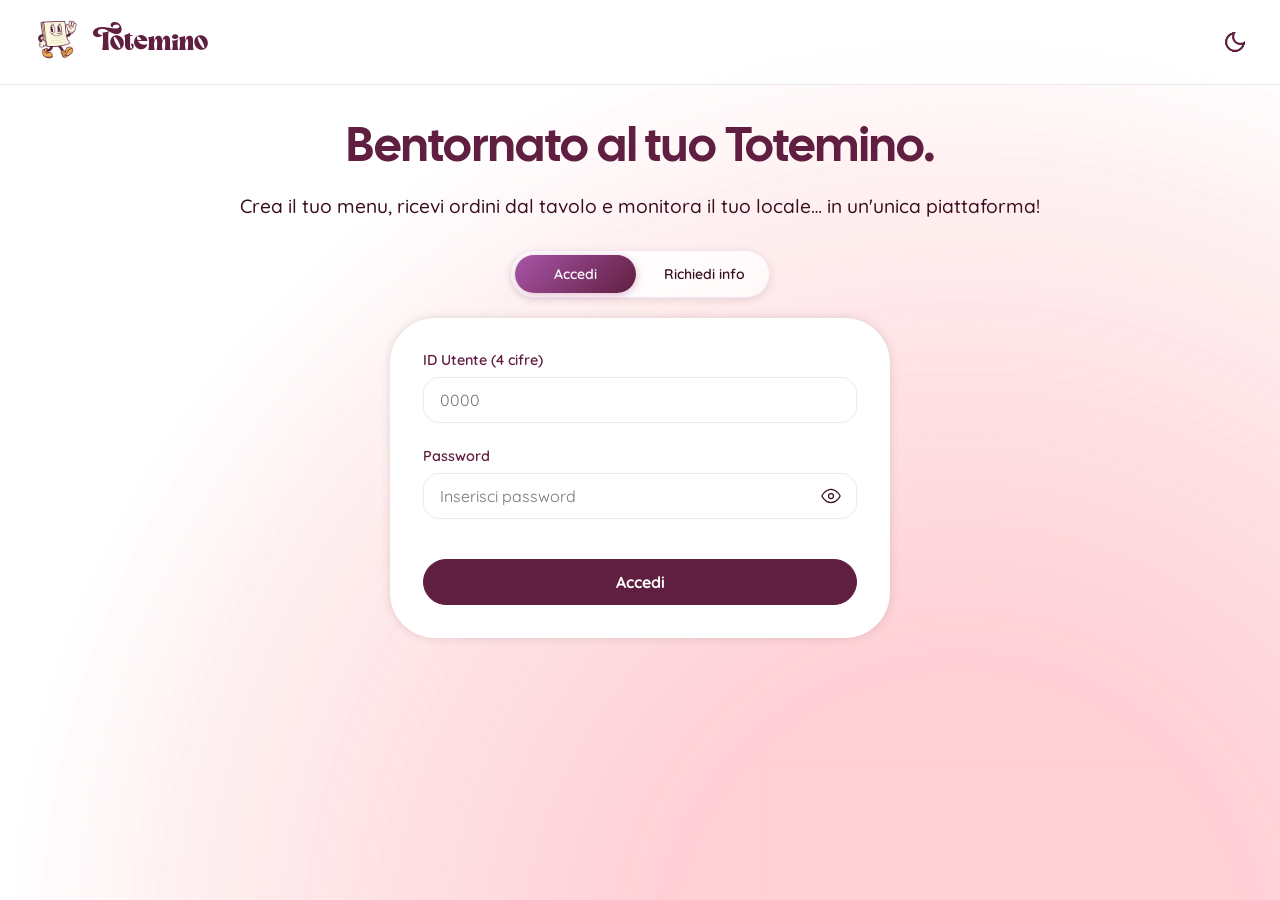
==== commit ee38cf94: "Add files via upload" ====
--- a/create-banners.html
+++ b/create-banners.html
@@ -31,7 +31,7 @@
         .bn {
             position: relative; display: flex; flex-direction: column; gap: 8px; padding: 14px 14px 12px 22px;
             background: var(--card-bg); border: 1px solid var(--btn-secondary); border-radius: 12px;
-            transition: border-color .15s, box-shadow .15s;
+            transition: border-color .15s, box-shadow .15s; cursor: pointer;
         }
         .bn:hover { border-color: var(--accent-gold); box-shadow: 0 0 10px var(--selected-glow); }
         .bn::before {
@@ -166,6 +166,11 @@
 
                 <div class="link-box hidden" id="box-whatsapp">
                     <div class="form-field">
+                        <label for="wa-phone">Numero WhatsApp del locale</label>
+                        <input type="tel" id="wa-phone" inputmode="tel" maxlength="18" autocomplete="tel" placeholder="Es. 3214567890">
+                        <span class="hint">Il +39 viene aggiunto in automatico. Il numero viene salvato nelle impostazioni del locale.</span>
+                    </div>
+                    <div class="form-field">
                         <label for="wa-message">Messaggio precompilato</label>
                         <textarea id="wa-message"></textarea>
                         <div class="chips-inline">
@@ -175,7 +180,7 @@
                         <span class="hint" style="margin-top:6px">[evento] viene sostituito con il titolo del banner.</span>
                     </div>
                     <div class="wa-url" id="wa-url"></div>
-                    <div class="warn hidden" id="wa-warn">Nessun numero di telefono nelle impostazioni del locale: il banner non sarà cliccabile finché non lo aggiungi nel profilo.</div>
+                    <div class="warn hidden" id="wa-warn">Inserisci il numero WhatsApp: senza numero il banner non aprirà nessuna chat.</div>
                 </div>
 
                 <div class="link-box hidden" id="box-website">
@@ -222,6 +227,7 @@
     <script>
         const COLORS = ['#56D97C', '#42C7F5', '#6C8CFF', '#9C7DFF', '#FF77F6', '#FFB36B', '#F7E250'];
         const DEFAULT_MSG = 'Ciao, voglio prenotare un tavolo per l\'evento [evento]';
+        const SETTINGS_SAVE_URL = '/save-settings'; // endpoint che salva settings.json (POST /save-settings/{id} con { settings })
 
         let restaurantId = null;
         let phone = null;
@@ -234,10 +240,40 @@
         const esc = s => String(s ?? '').replace(/[&<>"']/g, c => ({ '&': '&amp;', '<': '&lt;', '>': '&gt;', '"': '&quot;', "'": '&#39;' }[c]));
 
         /* ===== Link helpers ===== */
-        function buildWaUrl(message, title) {
-            if (!phone) return '';
+        function buildWaUrl(message, title, ph = phone) {
+            if (!ph) return '';
             const text = (message || DEFAULT_MSG).replaceAll('[evento]', title || '');
-            return `https://wa.me/+39${phone}?text=${encodeURIComponent(text)}`;
+            return `https://wa.me/+39${ph}?text=${encodeURIComponent(text)}`;
+        }
+
+        // Solo cifre, senza prefisso italiano (+39 / 0039). Stringa vuota se non valido.
+        function normalizePhone(raw) {
+            let d = String(raw || '').replace(/\D/g, '');
+            if (d.startsWith('0039')) d = d.slice(4);
+            else if (d.startsWith('39') && d.length > 10) d = d.slice(2);
+            return d.length >= 8 && d.length <= 11 ? d : '';
+        }
+
+        // Salva il numero in settings.json (restaurant.phone) mantenendo il resto delle impostazioni
+        async function savePhone(newPhone) {
+            try {
+                const r = await fetch(`/IDs/${restaurantId}/settings.json?_=${Date.now()}`);
+                const settings = r.ok ? await r.json() : {};
+                settings.restaurant = { ...(settings.restaurant || {}), phone: newPhone };
+
+                const res = await fetch(`${SETTINGS_SAVE_URL}/${restaurantId}`, {
+                    method: 'POST',
+                    headers: { 'Content-Type': 'application/json' },
+                    body: JSON.stringify({ settings })
+                });
+                const result = await res.json();
+                if (!result.success) throw new Error(result.message);
+                phone = newPhone;
+                return true;
+            } catch (e) {
+                console.error('Errore salvataggio numero:', e);
+                return false;
+            }
         }
 
         function normalizeUrl(raw) {
@@ -259,9 +295,9 @@
         /* ===== Init ===== */
         document.addEventListener('DOMContentLoaded', async () => {
             restaurantId = new URLSearchParams(location.search).get('id');
-            if (!restaurantId) { location.href = 'profile.html'; return; }
-
-            $('back-btn').addEventListener('click', () => location.href = `profile.html?id=${restaurantId}`);
+            if (!restaurantId) { location.href = '/profile'; return; }
+
+            $('back-btn').addEventListener('click', () => location.href = '/profile');
             $('add-btn').addEventListener('click', () => openPopup(null));
             $('search').addEventListener('input', renderBanners);
             $('close-popup').addEventListener('click', closePopup);
@@ -271,7 +307,7 @@
             $('confirm-yes').addEventListener('click', confirmDelete);
 
             document.querySelectorAll('.link-type').forEach(b => b.addEventListener('click', () => setLinkType(b.dataset.type)));
-            ['banner-title', 'banner-subtitle', 'wa-message', 'site-url'].forEach(id => $(id).addEventListener('input', updatePreview));
+            ['banner-title', 'banner-subtitle', 'wa-message', 'wa-phone', 'site-url'].forEach(id => $(id).addEventListener('input', updatePreview));
             $('ins-event').addEventListener('click', () => {
                 const t = $('wa-message');
                 const s = t.selectionStart ?? t.value.length, e = t.selectionEnd ?? s;
@@ -279,6 +315,12 @@
                 t.focus(); t.setSelectionRange(s + 8, s + 8); updatePreview();
             });
             $('reset-msg').addEventListener('click', () => { $('wa-message').value = DEFAULT_MSG; updatePreview(); });
+
+            // numero: accetta solo cifre, spazi, + e - (anche incollando)
+            $('wa-phone').addEventListener('input', e => {
+                const clean = e.target.value.replace(/[^\d\s+\-]/g, '');
+                if (clean !== e.target.value) e.target.value = clean;
+            });
 
             document.addEventListener('keydown', e => {
                 if (e.key === 'Escape') { closePopup(); $('confirm-popup').classList.add('hidden'); }
@@ -335,7 +377,7 @@
             }
 
             wrap.innerHTML = `<div class="banner-grid">${list.map(({ b, i }) => `
-                <div class="bn" style="--pill-color:${COLORS[i % COLORS.length]}">
+                <div class="bn" data-card="${i}" style="--pill-color:${COLORS[i % COLORS.length]}">
                     <div class="bn-top">
                         <div class="bn-title">${esc(b.title)}</div>
                         <div class="bn-actions">
@@ -343,8 +385,6 @@
                                 <svg class="ic" viewBox="0 0 24 24" fill="none" stroke="currentColor" stroke-width="2.4" stroke-linecap="round" stroke-linejoin="round"><path d="M6 15l6-6 6 6"/></svg></button>
                             <button class="icon-btn sm" data-act="down" data-i="${i}" title="Sposta giù" ${i === banners.length - 1 || q ? 'disabled' : ''}>
                                 <svg class="ic" viewBox="0 0 24 24" fill="none" stroke="currentColor" stroke-width="2.4" stroke-linecap="round" stroke-linejoin="round"><path d="M6 9l6 6 6-6"/></svg></button>
-                            <button class="icon-btn sm" data-act="edit" data-i="${i}" title="Modifica">
-                                <svg class="ic" viewBox="0 0 24 24" fill="none" stroke="currentColor" stroke-width="2" stroke-linecap="round" stroke-linejoin="round"><path d="M12 20h9M16.5 3.5a2.1 2.1 0 0 1 3 3L7 19l-4 1 1-4z"/></svg></button>
                             <button class="icon-btn sm danger" data-act="del" data-i="${i}" title="Elimina">
                                 <svg class="ic" viewBox="0 0 24 24" fill="none" stroke="currentColor" stroke-width="2" stroke-linecap="round" stroke-linejoin="round"><path d="M3 6h18M8 6V4h8v2M6 6l1 14h10l1-14"/></svg></button>
                         </div>
@@ -353,10 +393,15 @@
                     ${linkBadge(b)}
                 </div>`).join('')}</div>`;
 
-            wrap.querySelectorAll('[data-act]').forEach(btn => btn.addEventListener('click', () => {
+            // click sulla card = modifica
+            wrap.querySelectorAll('[data-card]').forEach(card =>
+                card.addEventListener('click', () => openPopup(+card.dataset.card)));
+
+            // i pulsanti sposta/elimina non devono aprire la modifica
+            wrap.querySelectorAll('[data-act]').forEach(btn => btn.addEventListener('click', e => {
+                e.stopPropagation();
                 const i = +btn.dataset.i;
-                if (btn.dataset.act === 'edit') openPopup(i);
-                else if (btn.dataset.act === 'del') askDelete(i);
+                if (btn.dataset.act === 'del') askDelete(i);
                 else move(i, btn.dataset.act === 'up' ? -1 : 1);
             }));
         }
@@ -377,9 +422,10 @@
             $('pv-title').textContent = title || 'Titolo del banner';
             $('pv-sub').textContent = $('banner-subtitle').value.trim() || 'Il sottotitolo apparirà qui';
 
-            $('wa-warn').classList.toggle('hidden', !!phone);
-            $('wa-url').textContent = phone
-                ? buildWaUrl($('wa-message').value.trim(), title)
+            const ph = normalizePhone($('wa-phone').value);
+            $('wa-warn').classList.toggle('hidden', !!ph);
+            $('wa-url').textContent = ph
+                ? buildWaUrl($('wa-message').value.trim(), title, ph)
                 : '';
         }
 
@@ -392,8 +438,9 @@
             $('banner-title').value = b?.title || '';
             $('banner-subtitle').value = b?.subtitle || '';
             $('wa-message').value = l.message || DEFAULT_MSG;
+            $('wa-phone').value = phone || '';
             $('site-url').value = l.type === 'website' ? (l.url || '') : '';
-            ['banner-title', 'banner-subtitle', 'site-url'].forEach(id => $(id).classList.remove('field-err'));
+            ['banner-title', 'banner-subtitle', 'wa-phone', 'site-url'].forEach(id => $(id).classList.remove('field-err'));
 
             setLinkType(l.type);
             $('banner-popup').classList.remove('hidden');
@@ -437,6 +484,22 @@
             const data = { title, subtitle };
 
             if (linkType === 'whatsapp') {
+                // numero: se è nuovo o cambiato lo salvo nelle impostazioni del locale
+                const rawPhone = $('wa-phone').value.trim();
+                if (rawPhone) {
+                    const newPhone = normalizePhone(rawPhone);
+                    if (!newPhone) {
+                        $('wa-phone').classList.add('field-err');
+                        showNotification('Numero WhatsApp non valido', 'error');
+                        return;
+                    }
+                    if (newPhone !== phone && !(await savePhone(newPhone))) {
+                        showNotification('Errore nel salvataggio del numero', 'error');
+                        return;
+                    }
+                }
+                $('wa-phone').classList.remove('field-err');
+
                 const message = $('wa-message').value.trim() || DEFAULT_MSG;
                 data.link = { type: 'whatsapp', message, url: buildWaUrl(message, title) };
             } else if (linkType === 'website') {
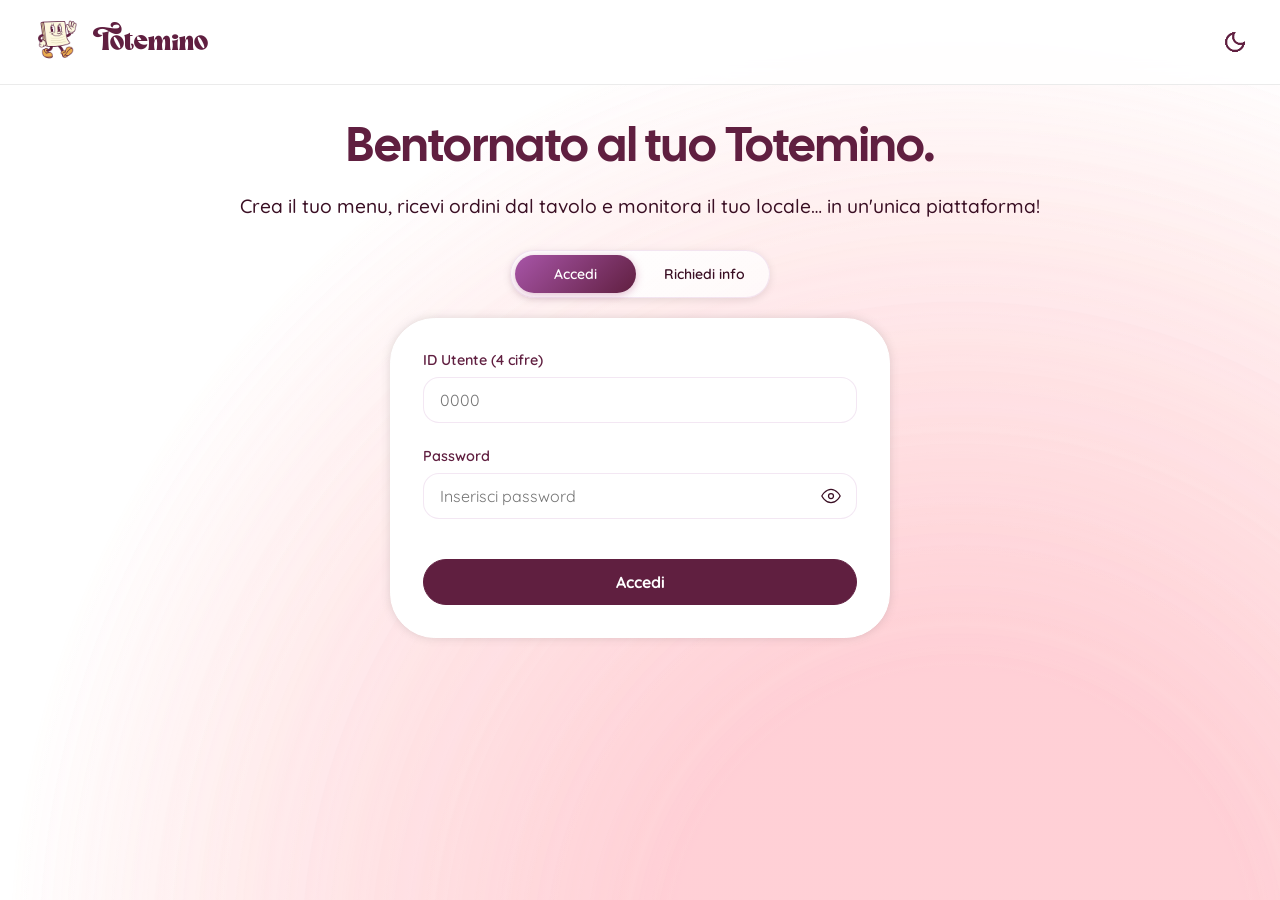
==== commit f375d5c5: "Add files via upload" ====
--- a/create-banners.html
+++ b/create-banners.html
@@ -56,16 +56,16 @@
         .bn-link.none { opacity: .6; }
 
         /* ===== Segmented tipo link ===== */
-        .link-types { display: grid; grid-template-columns: repeat(3, 1fr); gap: 8px; }
-        .link-type {
+        .link-types, .dur-types { display: grid; grid-template-columns: repeat(3, 1fr); gap: 8px; }
+        .link-type, .dur-type {
             display: flex; flex-direction: column; align-items: center; gap: 4px; padding: 10px 6px;
             border: 1px solid var(--btn-secondary); border-radius: 10px; background: var(--card-bg);
             color: var(--text-primary); font: inherit; font-size: 12.5px; font-weight: 600; cursor: pointer;
             transition: all .15s;
         }
-        .link-type svg { width: 20px; height: 20px; }
-        .link-type:hover { border-color: var(--accent-gold); }
-        .link-type[aria-pressed="true"] { background: var(--accent-gold); border-color: var(--accent-gold); box-shadow: 0 0 8px var(--selected-glow); }
+        .link-type svg, .dur-type svg { width: 20px; height: 20px; }
+        .link-type:hover, .dur-type:hover { border-color: var(--accent-gold); }
+        .link-type[aria-pressed="true"], .dur-type[aria-pressed="true"] { background: var(--accent-gold); border-color: var(--accent-gold); box-shadow: 0 0 8px var(--selected-glow); }
 
         .link-box { margin-top: 10px; padding: 12px; border: 1px dashed var(--btn-secondary); border-radius: 10px; }
         .link-box .form-field:last-child { margin-bottom: 0; }
@@ -91,6 +91,17 @@
         [data-theme="dark"] .pv-x { filter: invert(1); opacity: .8; }
 
         .field-err { border-color: #e53e3e !important; }
+
+        /* ===== Durata ===== */
+        .bn-badges { display: flex; flex-wrap: wrap; gap: 6px; }
+        .bn-link.dur { background: var(--close-bg); }
+        .bn-link.dur.soon { background: #ffb40030; }
+        .dates-row { display: grid; grid-template-columns: 1fr 1fr; gap: 10px; }
+        .link-box input[type="number"], .link-box input[type="date"] {
+            width: 100%; box-sizing: border-box; padding: 10px 12px; font: inherit; font-size: 14px;
+            color: var(--text-primary); background: var(--input-bg);
+            border: 1px solid var(--btn-secondary); border-radius: 8px;
+        }
     </style>
 </head>
 
@@ -145,7 +156,8 @@
                 </div>
                 <div class="form-field">
                     <label for="banner-subtitle">Sottotitolo *</label>
-                    <textarea id="banner-subtitle" maxlength="160" placeholder="Es. Non mancare! Clicca qui per prenotare il tuo tavolo"></textarea>
+                    <textarea id="banner-subtitle" maxlength="160" placeholder="Es. Non mancare! Una serata da non perdere"></textarea>
+                    <span class="hint">Se il banner è cliccabile, in coda viene aggiunto "Clicca qui per prenotare il tuo posto".</span>
                 </div>
 
                 <span class="lbl">Cosa succede quando il cliente clicca</span>
@@ -190,6 +202,44 @@
                     </div>
                 </div>
 
+                <span class="lbl">Per quanto tempo deve stare il banner?</span>
+                <div class="dur-types">
+                    <button type="button" class="dur-type" data-dur="days">
+                        <svg viewBox="0 0 24 24" fill="none" stroke="currentColor" stroke-width="2" stroke-linecap="round" stroke-linejoin="round"><circle cx="12" cy="12" r="9"/><path d="M12 7v5l3 2"/></svg>
+                        Max giorni
+                    </button>
+                    <button type="button" class="dur-type" data-dur="range">
+                        <svg viewBox="0 0 24 24" fill="none" stroke="currentColor" stroke-width="2" stroke-linecap="round" stroke-linejoin="round"><rect x="3" y="5" width="18" height="16" rx="2"/><path d="M3 10h18M8 3v4M16 3v4"/></svg>
+                        Da data a data
+                    </button>
+                    <button type="button" class="dur-type" data-dur="forever">
+                        <svg viewBox="0 0 24 24" fill="none" stroke="currentColor" stroke-width="2" stroke-linecap="round" stroke-linejoin="round"><path d="M18.2 8.5a4 4 0 1 0 0 7c2-1.5 3.3-7 5.8-7M5.8 15.5a4 4 0 1 0 0-7c-2 1.5-3.3 7-5.8 7" transform="translate(0 0)"/></svg>
+                        Per sempre
+                    </button>
+                </div>
+
+                <div class="link-box hidden" id="box-days">
+                    <div class="form-field">
+                        <label for="dur-days">Numero massimo di giorni</label>
+                        <input type="number" id="dur-days" min="1" max="365" step="1" inputmode="numeric" placeholder="Es. 7">
+                        <span class="hint">Si conta da oggi, oggi compreso. Passati i giorni scelti il banner viene eliminato automaticamente.</span>
+                    </div>
+                </div>
+
+                <div class="link-box hidden" id="box-range">
+                    <div class="dates-row">
+                        <div class="form-field">
+                            <label for="dur-from">Dal</label>
+                            <input type="date" id="dur-from">
+                        </div>
+                        <div class="form-field">
+                            <label for="dur-to">Al (compreso)</label>
+                            <input type="date" id="dur-to">
+                        </div>
+                    </div>
+                    <span class="hint">Il banner compare dal giorno di inizio e, dopo la data di fine, viene eliminato automaticamente.</span>
+                </div>
+
                 <span class="lbl">Anteprima</span>
                 <div class="preview-wrap">
                     <div class="pv" id="pv">
@@ -235,6 +285,7 @@
         let editingIndex = null;
         let deleteIndex = null;
         let linkType = 'whatsapp';
+        let durType = 'forever';
 
         const $ = id => document.getElementById(id);
         const esc = s => String(s ?? '').replace(/[&<>"']/g, c => ({ '&': '&amp;', '<': '&lt;', '>': '&gt;', '"': '&quot;', "'": '&#39;' }[c]));
@@ -244,6 +295,16 @@
             if (!ph) return '';
             const text = (message || DEFAULT_MSG).replaceAll('[evento]', title || '');
             return `https://wa.me/+39${ph}?text=${encodeURIComponent(text)}`;
+        }
+
+        // Frase aggiunta in automatico alla descrizione quando il banner è cliccabile
+        const CTA = 'Clicca qui per prenotare il tuo posto';
+        const CTA_RE = new RegExp('\\s*' + CTA + '\\.?\\s*$', 'i');
+        const stripCta = s => String(s || '').replace(CTA_RE, '').replace(/\s+$/, '');
+        function withCta(s) {
+            const base = stripCta(s);
+            if (!base) return CTA;
+            return (/[.!?…]$/.test(base) ? base : base + '.') + ' ' + CTA;
         }
 
         // Solo cifre, senza prefisso italiano (+39 / 0039). Stringa vuota se non valido.
@@ -292,6 +353,36 @@
             return b.link || { type: 'whatsapp', message: DEFAULT_MSG };
         }
 
+
+        /* ===== Durata ===== */
+        const pad = n => String(n).padStart(2, '0');
+        const ymd = d => `${d.getFullYear()}-${pad(d.getMonth() + 1)}-${pad(d.getDate())}`;
+        const todayStr = () => ymd(new Date());
+        function addDays(str, n) {
+            const [y, m, d] = str.split('-').map(Number);
+            return ymd(new Date(y, m - 1, d + n));
+        }
+        const fmtDate = s => { const [y, m, d] = s.split('-'); return `${d}/${m}/${y}`; };
+
+        // banner legacy senza "duration" = per sempre
+        function getDuration(b) { return b.duration || { type: 'forever' }; }
+        function endDate(b) {
+            const d = getDuration(b);
+            return d.type === 'days' ? d.until : d.type === 'range' ? d.to : null;
+        }
+        function isExpired(b) { const e = endDate(b); return !!e && todayStr() > e; }
+
+        function durBadge(b) {
+            const d = getDuration(b);
+            const icon = '<svg class="ic" viewBox="0 0 24 24" fill="none" stroke="currentColor" stroke-width="2" stroke-linecap="round"><circle cx="12" cy="12" r="9"/><path d="M12 7v5l3 2"/></svg>';
+            if (d.type === 'days') return `<div class="bn-link dur">${icon}<span>Fino al ${fmtDate(d.until)}</span></div>`;
+            if (d.type === 'range') {
+                const soon = d.from > todayStr();
+                return `<div class="bn-link dur${soon ? ' soon' : ''}">${icon}<span>${soon ? 'Programmato: ' : ''}${fmtDate(d.from)} → ${fmtDate(d.to)}</span></div>`;
+            }
+            return `<div class="bn-link dur">${icon}<span>Per sempre</span></div>`;
+        }
+
         /* ===== Init ===== */
         document.addEventListener('DOMContentLoaded', async () => {
             restaurantId = new URLSearchParams(location.search).get('id');
@@ -307,6 +398,7 @@
             $('confirm-yes').addEventListener('click', confirmDelete);
 
             document.querySelectorAll('.link-type').forEach(b => b.addEventListener('click', () => setLinkType(b.dataset.type)));
+            document.querySelectorAll('.dur-type').forEach(b => b.addEventListener('click', () => setDurType(b.dataset.dur)));
             ['banner-title', 'banner-subtitle', 'wa-message', 'wa-phone', 'site-url'].forEach(id => $(id).addEventListener('input', updatePreview));
             $('ins-event').addEventListener('click', () => {
                 const t = $('wa-message');
@@ -345,6 +437,7 @@
                 const r = await fetch(`/IDs/${restaurantId}/banners.json`);
                 banners = r.ok ? await r.json() : [];
                 if (!Array.isArray(banners)) banners = [];
+                banners = banners.filter(b => !isExpired(b)); // i scaduti vengono eliminati anche dal server
             } catch (e) { console.error('Errore caricamento banner:', e); banners = []; }
         }
 
@@ -390,7 +483,7 @@
                         </div>
                     </div>
                     <div class="bn-sub">${esc(b.subtitle)}</div>
-                    ${linkBadge(b)}
+                    <div class="bn-badges">${linkBadge(b)}${durBadge(b)}</div>
                 </div>`).join('')}</div>`;
 
             // click sulla card = modifica
@@ -415,12 +508,21 @@
             updatePreview();
         }
 
+        function setDurType(type) {
+            durType = type;
+            document.querySelectorAll('.dur-type').forEach(b => b.setAttribute('aria-pressed', b.dataset.dur === type));
+            $('box-days').classList.toggle('hidden', type !== 'days');
+            $('box-range').classList.toggle('hidden', type !== 'range');
+        }
+
         function updatePreview() {
             const title = $('banner-title').value.trim();
             const idx = editingIndex ?? banners.length;
             $('pv').style.setProperty('--pill-color', COLORS[idx % COLORS.length]);
             $('pv-title').textContent = title || 'Titolo del banner';
-            $('pv-sub').textContent = $('banner-subtitle').value.trim() || 'Il sottotitolo apparirà qui';
+            const sub = $('banner-subtitle').value.trim();
+            const clickable = linkType === 'whatsapp' || (linkType === 'website' && !!normalizeUrl($('site-url').value));
+            $('pv-sub').textContent = clickable ? withCta(sub) : (sub || 'Il sottotitolo apparirà qui');
 
             const ph = normalizePhone($('wa-phone').value);
             $('wa-warn').classList.toggle('hidden', !!ph);
@@ -436,13 +538,18 @@
 
             $('popup-title').textContent = b ? 'Modifica banner' : 'Nuovo banner';
             $('banner-title').value = b?.title || '';
-            $('banner-subtitle').value = b?.subtitle || '';
+            $('banner-subtitle').value = stripCta(b?.subtitle || ''); // la frase "Clicca qui..." viene riaggiunta al salvataggio
             $('wa-message').value = l.message || DEFAULT_MSG;
             $('wa-phone').value = phone || '';
             $('site-url').value = l.type === 'website' ? (l.url || '') : '';
-            ['banner-title', 'banner-subtitle', 'wa-phone', 'site-url'].forEach(id => $(id).classList.remove('field-err'));
+            const d = b ? getDuration(b) : { type: 'forever' };
+            $('dur-days').value = d.type === 'days' ? d.days : 7;
+            $('dur-from').value = d.type === 'range' ? d.from : todayStr();
+            $('dur-to').value = d.type === 'range' ? d.to : '';
+            ['banner-title', 'banner-subtitle', 'wa-phone', 'site-url', 'dur-days', 'dur-from', 'dur-to'].forEach(id => $(id).classList.remove('field-err'));
 
             setLinkType(l.type);
+            setDurType(d.type);
             $('banner-popup').classList.remove('hidden');
             document.body.classList.add('popup-open');
             setTimeout(() => $('banner-title').focus(), 50);
@@ -483,6 +590,30 @@
 
             const data = { title, subtitle };
 
+            // durata
+            if (durType === 'days') {
+                const n = Number($('dur-days').value);
+                const ok = Number.isInteger(n) && n >= 1 && n <= 365;
+                $('dur-days').classList.toggle('field-err', !ok);
+                if (!ok) { showNotification('Inserisci un numero di giorni da 1 a 365', 'error'); return; }
+                const old = editingIndex !== null ? banners[editingIndex].duration : null;
+                // se i giorni non sono cambiati mantengo la scadenza originale
+                data.duration = (old && old.type === 'days' && old.days === n && old.until)
+                    ? old
+                    : { type: 'days', days: n, until: addDays(todayStr(), n - 1) };
+            } else if (durType === 'range') {
+                const from = $('dur-from').value, to = $('dur-to').value;
+                const badFrom = !from, badTo = !to || (from && to < from) || to < todayStr();
+                $('dur-from').classList.toggle('field-err', badFrom);
+                $('dur-to').classList.toggle('field-err', badTo);
+                if (badFrom || !to) { showNotification('Scegli la data di inizio e di fine', 'error'); return; }
+                if (to < from) { showNotification('La data di fine è prima di quella di inizio', 'error'); return; }
+                if (to < todayStr()) { showNotification('La data di fine è già passata', 'error'); return; }
+                data.duration = { type: 'range', from, to };
+            } else {
+                data.duration = { type: 'forever' };
+            }
+
             if (linkType === 'whatsapp') {
                 // numero: se è nuovo o cambiato lo salvo nelle impostazioni del locale
                 const rawPhone = $('wa-phone').value.trim();
@@ -514,6 +645,10 @@
                 data.link = { type: 'none' };
             }
 
+            // Se il banner è cliccabile, la descrizione termina con "Clicca qui per prenotare il tuo posto"
+            const clickable = data.link.type === 'website' || (data.link.type === 'whatsapp' && !!phone);
+            data.subtitle = clickable ? withCta(subtitle) : stripCta(subtitle) || subtitle;
+
             const backup = banners.slice();
             if (editingIndex !== null) banners[editingIndex] = data; else banners.push(data);
 
